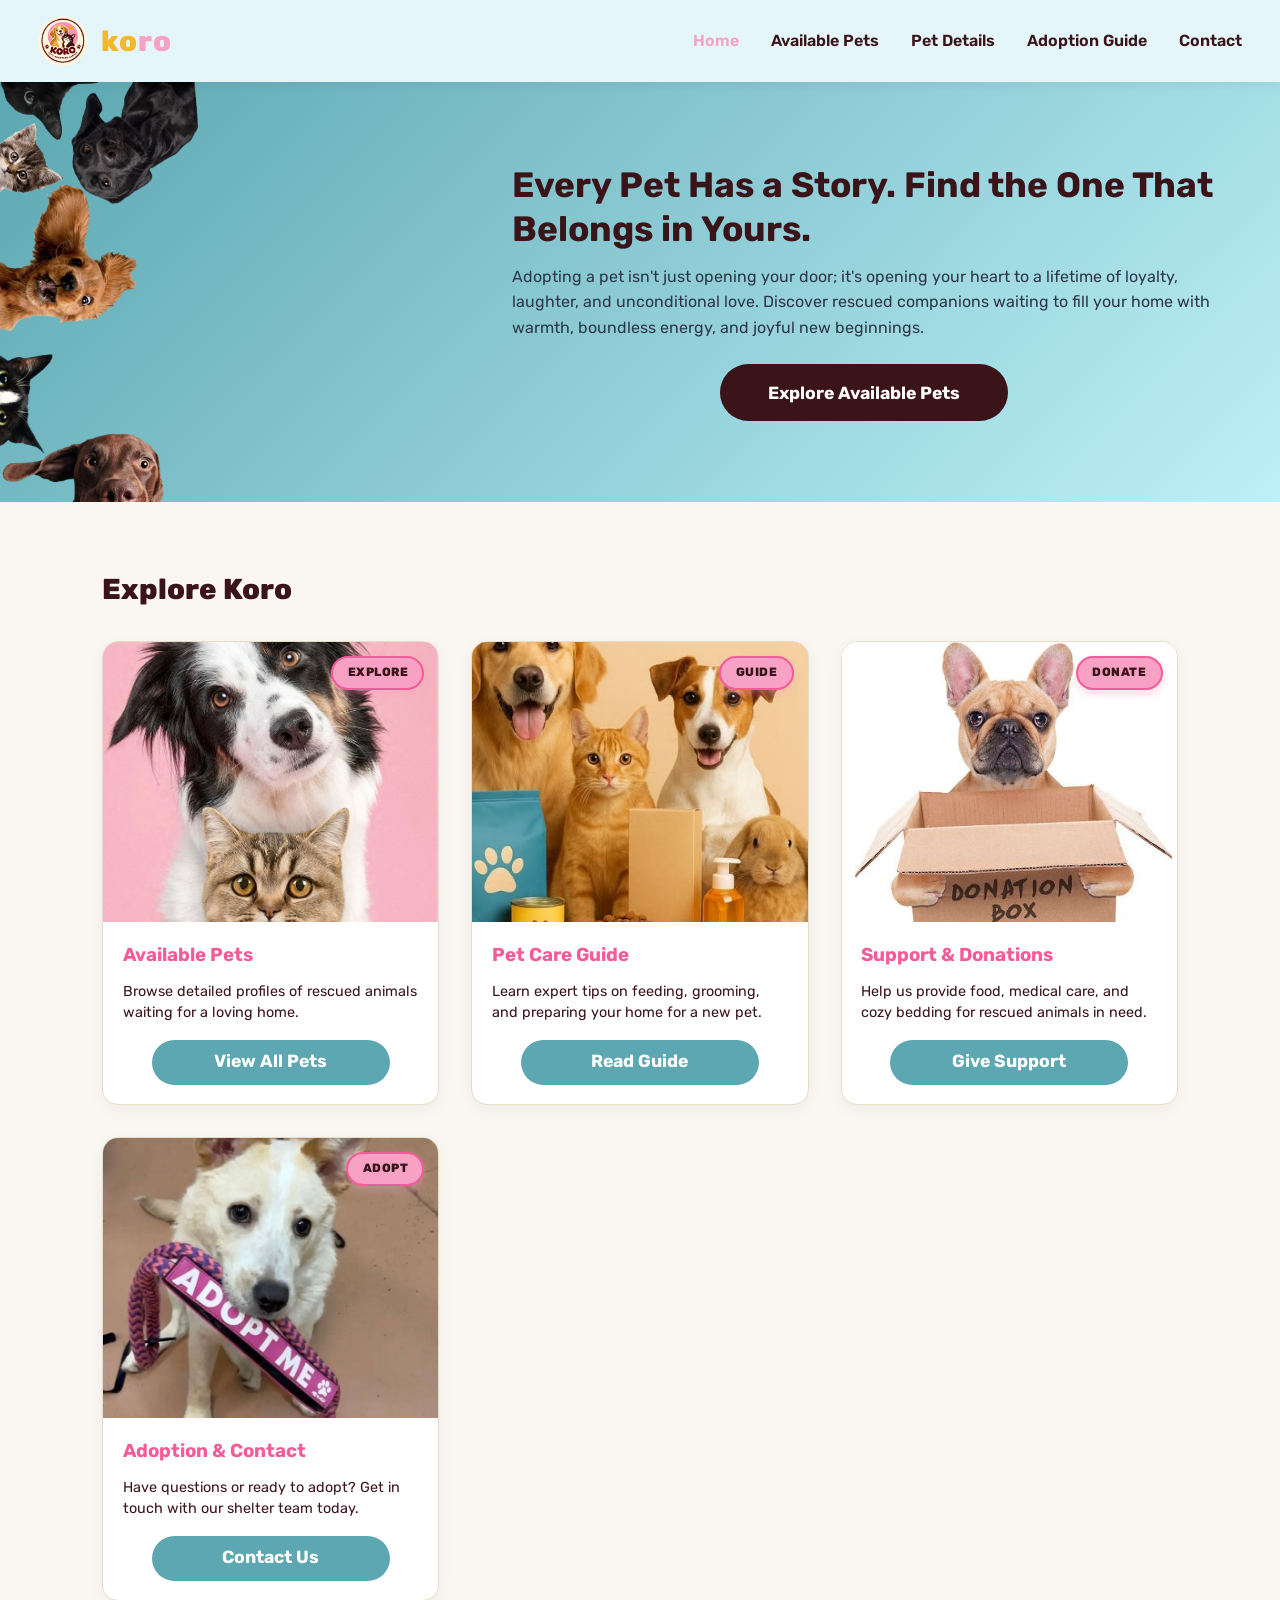
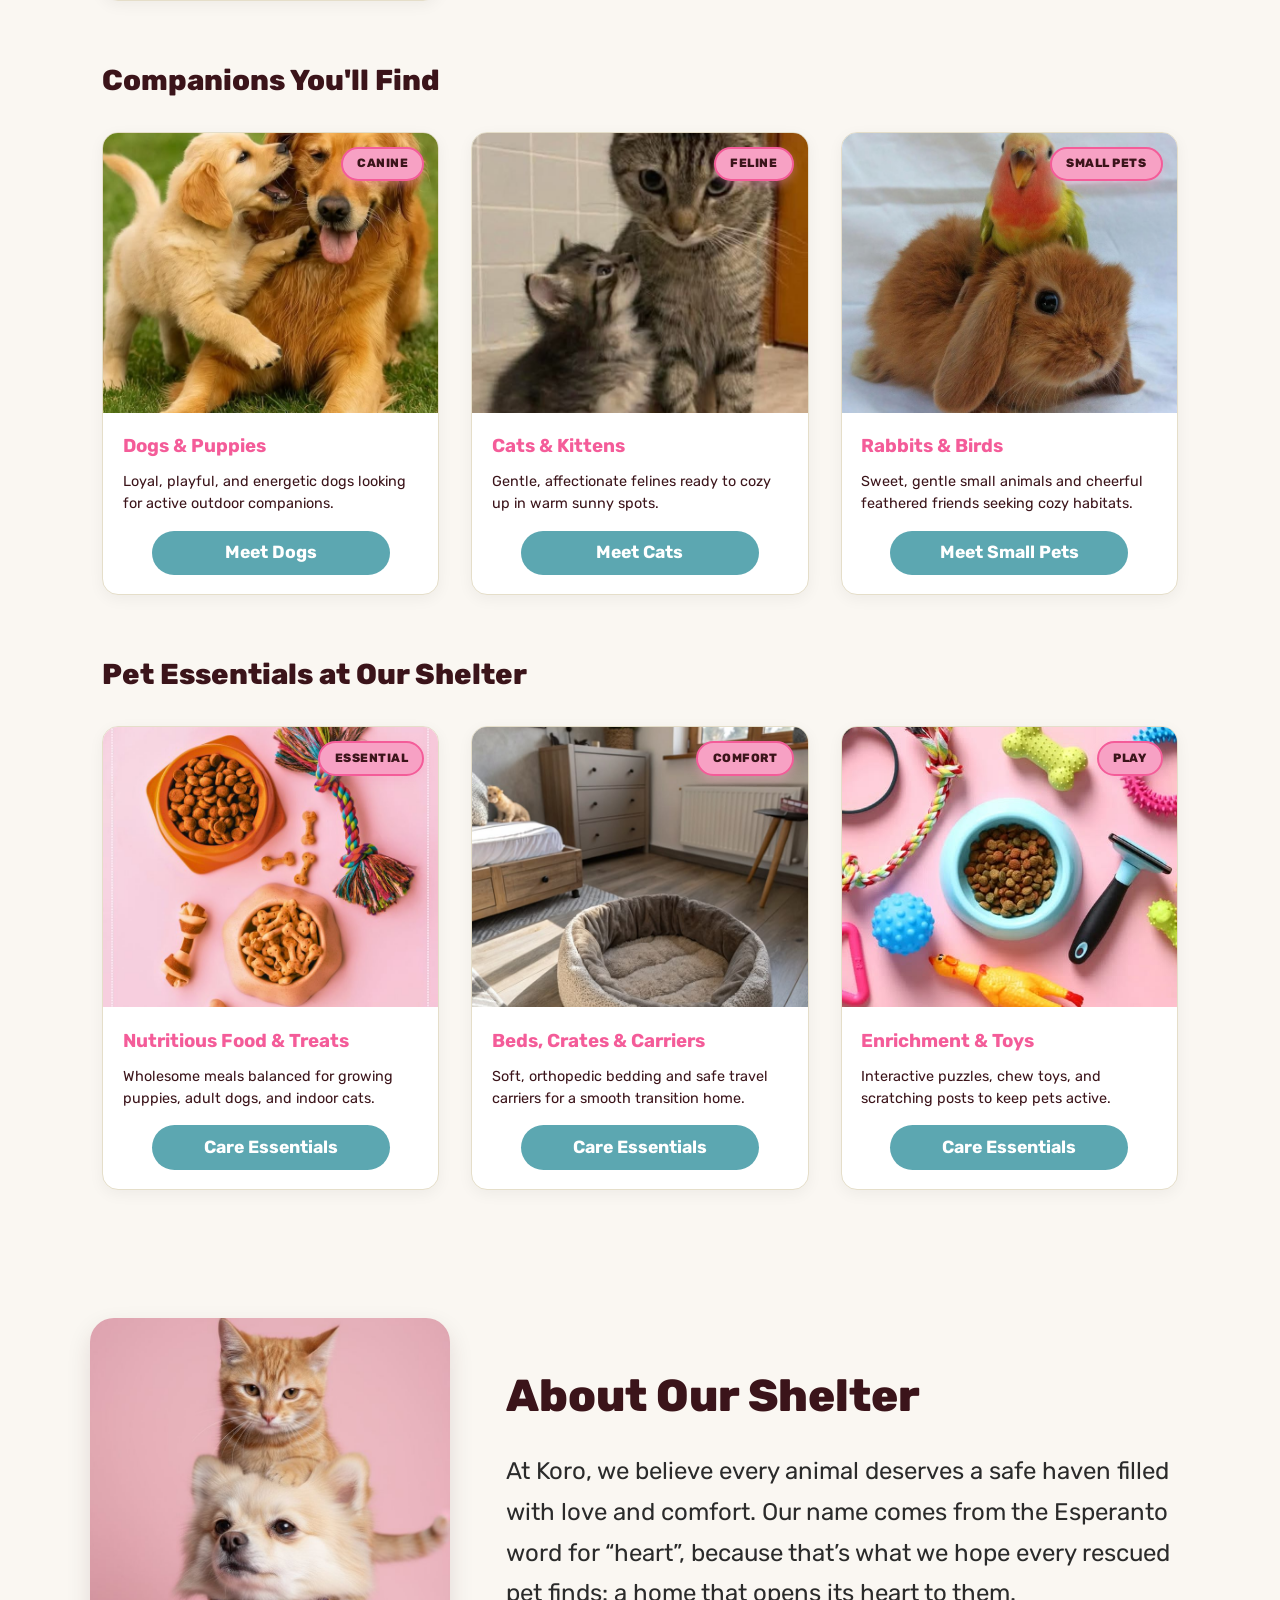
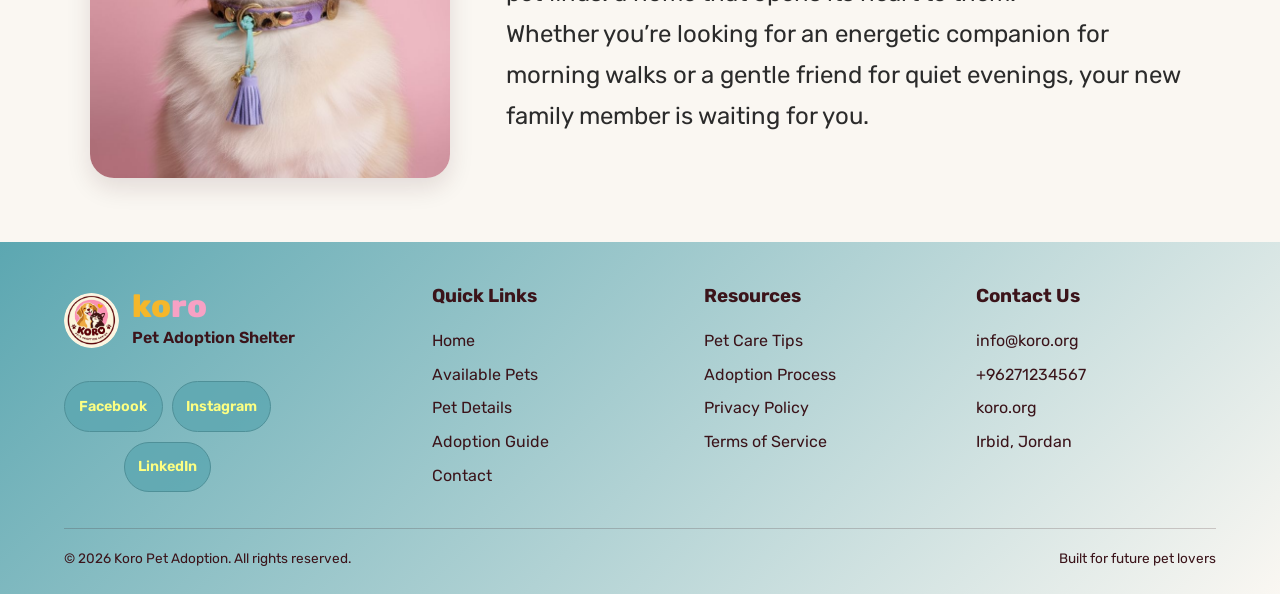
==== index.html @ 3da2a21f "Initial commit" ====
<!DOCTYPE html>
<html lang="en">
<head>
    <meta charset="UTF-8">
    <meta name="viewport" content="width=device-width, initial-scale=1.0">
    <title>koro</title>
    <link rel="icon" type="image/png" href="images/url.png">
    <link rel="preconnect" href="https://fonts.googleapis.com">
    <link rel="preconnect" href="https://fonts.gstatic.com" crossorigin>
    <link href="https://fonts.googleapis.com/css2?family=Rubik:ital,wght@0,300..900;1,300..900&display=swap" rel="stylesheet">
    <link rel="stylesheet" href="css/style2.css">
</head>
<body>

    <header>
        <div class="logo-container">
            <img src="images/koroLogo.jpeg" alt="koro Logo" class="logo-img">
            <h1>ko<span>ro</span></h1>
        </div>
        <nav>
            <a href="home.html" class="active">Home</a>
            <a href="pets.html">Available Pets</a>
            <a href="pet-details.html">Pet Details</a>
            <a href="care-guide.html">Adoption Guide</a>
            <a href="contact.html">Contact</a>
        </nav>
    </header>

    <main>
        <section class="headcard">
            <div class="heroImage">
                <img src="images/hero2.png" alt="Adopt a Pet" class="hero-img">
            </div>
            <div class="heroContent">
                <h2>Every Pet Has a Story. Find the One That Belongs in Yours.</h2>
                <p>Adopting a pet isn't just opening your door; it's opening your heart to a lifetime of loyalty, laughter, and unconditional love. Discover rescued companions waiting to fill your home with warmth, boundless energy, and joyful new beginnings.</p>

                    <a href="pets.html" class="action-btn">Explore Available Pets</a>

            </div>
      
        </section>

        <div class="category-section">

            <section class="category-block">
                <h2 class="section-title">Explore Koro</h2>
                <div class="category-grid">
                    
                    <div class="category-card">
                        <div class="image-wrapper">
                            <img src="images/adopt.jpeg" class="card-img" alt="Available Pets">
                            <span class="badge">EXPLORE</span>
                        </div>
                        <div class="card-body">
                            <h3>Available Pets</h3>
                            <p class="pet-desc">Browse detailed profiles of rescued animals waiting for a loving home.</p>
                            <a href="pets.html" class="action-btn card-btn">View All Pets</a>
                        </div>
                    </div>

                    <div class="category-card">
                        <div class="image-wrapper">
                            <img src="images/petcare.jpeg" class="card-img" alt="Pet Care Guide">
                            <span class="badge">GUIDE</span>
                        </div>
                        <div class="card-body">
                            <h3>Pet Care Guide</h3>
                            <p class="pet-desc">Learn expert tips on feeding, grooming, and preparing your home for a new pet.</p>
                            <a href="care-guide.html" class="action-btn card-btn">Read Guide</a>
                        </div>
                    </div>

                    <div class="category-card">
                        <div class="image-wrapper">
                            <img src="images/donate.jpeg" class="card-img" alt="Support & Donate">
                            <span class="badge">DONATE</span>
                        </div>
                        <div class="card-body">
                            <h3>Support & Donations</h3>
                            <p class="pet-desc">Help us provide food, medical care, and cozy bedding for rescued animals in need.</p>
                            <a href="contact.html" class="action-btn card-btn">Give Support</a>
                        </div>
                    </div>

                    <div class="category-card">
                        <div class="image-wrapper">
                            <img src="images/contact.jpeg" class="card-img" alt="Adoption & Support">
                            <span class="badge">ADOPT</span>
                        </div>
                        <div class="card-body">
                            <h3>Adoption & Contact</h3>
                            <p class="pet-desc">Have questions or ready to adopt? Get in touch with our shelter team today.</p>
                            <a href="contact.html" class="action-btn card-btn">Contact Us</a>
                        </div>
                    </div>

                </div>
            </section>

            <section class="category-block">
                <h2 class="section-title">Companions You'll Find</h2>
                <div class="category-grid">

                    <div class="category-card">
                        <div class="image-wrapper">
                            <img src="images/dog.jpeg" class="card-img" alt="Dogs and Puppies">
                            <span class="badge">CANINE</span>
                        </div>
                        <div class="card-body">
                            <h3>Dogs & Puppies</h3>
                            <p class="pet-desc">Loyal, playful, and energetic dogs looking for active outdoor companions.</p>
                            <a href="pets.html" class="action-btn card-btn">Meet Dogs</a>
                        </div>
                    </div>

                    <div class="category-card">
                        <div class="image-wrapper">
                            <img src="images/cat.jpeg" class="card-img" alt="Cats and Kittens">
                            <span class="badge">FELINE</span>
                        </div>
                        <div class="card-body">
                            <h3>Cats & Kittens</h3>
                            <p class="pet-desc">Gentle, affectionate felines ready to cozy up in warm sunny spots.</p>
                            <a href="pets.html" class="action-btn card-btn">Meet Cats</a>
                        </div>
                    </div>

                    <div class="category-card">
                        <div class="image-wrapper">
                            <img src="images/rabbit.jpeg" class="card-img" alt="Rabbits and Birds">
                            <span class="badge">SMALL PETS</span>
                        </div>
                        <div class="card-body">
                            <h3>Rabbits & Birds</h3>
                            <p class="pet-desc">Sweet, gentle small animals and cheerful feathered friends seeking cozy habitats.</p>
                            <a href="pets.html" class="action-btn card-btn">Meet Small Pets</a>
                        </div>
                    </div>

                </div>
            </section>

            <section class="category-block">
                <h2 class="section-title">Pet Essentials at Our Shelter</h2>
                <div class="category-grid">

                    <div class="category-card">
                        <div class="image-wrapper">
                            <img src="images/food.jpeg" class="card-img" alt="Nutritious Pet Food">
                            <span class="badge">ESSENTIAL</span>
                        </div>
                        <div class="card-body">
                            <h3>Nutritious Food & Treats</h3>
                            <p class="pet-desc">Wholesome meals balanced for growing puppies, adult dogs, and indoor cats.</p>
                            <a href="care-guide.html" class="action-btn card-btn">Care Essentials</a>
                        </div>
                    </div>

                    <div class="category-card">
                        <div class="image-wrapper">
                            <img src="images/bed.jpeg" class="card-img" alt="Comfortable Pet Beds">
                            <span class="badge">COMFORT</span>
                        </div>
                        <div class="card-body">
                            <h3>Beds, Crates & Carriers</h3>
                            <p class="pet-desc">Soft, orthopedic bedding and safe travel carriers for a smooth transition home.</p>
                            <a href="care-guide.html" class="action-btn card-btn">Care Essentials</a>
                        </div>
                    </div>

                    <div class="category-card">
                        <div class="image-wrapper">
                            <img src="images/petToys.jpeg" class="card-img" alt="Pet Toys and Enrichment">
                            <span class="badge">PLAY</span>
                        </div>
                        <div class="card-body">
                            <h3>Enrichment & Toys</h3>
                            <p class="pet-desc">Interactive puzzles, chew toys, and scratching posts to keep pets active.</p>
                            <a href="care-guide.html" class="action-btn card-btn">Care Essentials</a>
                        </div>
                    </div>

                </div>
            </section>

        </div>

        <section class="about">
            <div class="about-container">
                <div class="about-image-container">
                    <img src="images/about.jpeg" class="about-img" alt="Koro Shelter Story">
                </div>
                <div class="about-content">
                    <h2>About Our Shelter</h2>
                    <p>At Koro, we believe every animal deserves a safe haven filled with love and comfort. Our name comes from the Esperanto word for “heart”, because that’s what we hope every rescued pet finds: a home that opens its heart to them.</p>
                    <p>Whether you’re looking for an energetic companion for morning walks or a gentle friend for quiet evenings, your new family member is waiting for you.</p>
                </div>
            </div>
        </section>
    </main>

    <footer class="footer">
        <div class="footer-container">
            <div class="footer-brand">
                <img src="images/url.png" alt="koro Logo" class="footer-logo">
                <h2>ko<span>ro</span></h2>
                <p>Pet Adoption Shelter</p>
                <div class="social-links">
                    <a href="#">Facebook</a>
                    <a href="#">Instagram</a>
                    <a href="#">LinkedIn</a>
                </div>
            </div>
            <div class="footer-column">
                <h3>Quick Links</h3>
                <ul>
                    <li><a href="home.html">Home</a></li>
                    <li><a href="pets.html">Available Pets</a></li>
                    <li><a href="pet-details.html">Pet Details</a></li>
                    <li><a href="care-guide.html">Adoption Guide</a></li>
                    <li><a href="contact.html">Contact</a></li>
                </ul>
            </div>
            <div class="footer-column">
                <h3>Resources</h3>
                <ul>
                    <li><a href="care-guide.html">Pet Care Tips</a></li>
                    <li><a href="contact.html">Adoption Process</a></li>
                    <li><a href="#">Privacy Policy</a></li>
                    <li><a href="#">Terms of Service</a></li>
                </ul>
            </div>
            <div class="footer-column">
                <h3>Contact Us</h3>
                <ul>
                    <li><a href="mailto:#">info@koro.org</a></li>
                    <li><a href="tel:+96271234567">+96271234567</a></li>
                    <li><a href="home.html">koro.org</a></li>
                    <li>Irbid, Jordan</li>
                </ul>
            </div>
        </div>
        <div class="footer-bottom">
            <p>&copy; 2026 Koro Pet Adoption. All rights reserved.</p>
            <p>Built for future pet lovers</p>
        </div>
    </footer>

</body>
</html>
---- css/style2.css ----
* {
    margin: 0;
    padding: 0;
    box-sizing: border-box;
    font-family: 'Rubik',;
}

:root {
    --primary-teal: #5ca7b1;
    --teal-light: #bef0f8;
    --brown: #3b141a;
    --pink: #f7a1c4;
    --yellow: #f5b72b;
    --bg-cream: #faf7f2;
    --card-bg: #ffffff;
    --text-color: #2b2b2b;
    --border-color: #e5dec9;
}

body {
    font-family: 'Rubik';
    background-color: var(--bg-cream);
    color: var(--text-color);
    line-height: 1.6;
}

img {
    max-width: 100%;
    height: auto;
    display: block;
}

a {
    text-decoration: none;
    color: inherit;
}

header {
    position: sticky;
    top: 0;
    z-index: 1000;
    display: flex;
    justify-content: space-between;
    align-items: center;
    background-color: #e4f6f9;
    padding: 1rem 3%;
    box-shadow: 0 4px 10px rgba(0, 0, 0, 0.05);
}

.logo-container {
    display: flex;
    align-items: center;
    gap: 0.8rem;
}

.logo-img {
    height: 50px;
    width: auto;
    border-radius: 50%;
    object-fit: cover;
}

.logo-container h1 {
    font-size: 1.8rem;
    font-weight: 800;
    color: var(--yellow);
    letter-spacing: 1px;
}

.logo-container h1 span {
    color: var(--pink);
}

nav {
    display: flex;
    gap: 2rem;
    align-items: center;
}

nav a{
    font-weight: 600;
    color: var(--brown);
    transition: color 0.3s ease;
}

nav a:hover, nav a.active{
    color: var(--pink);
}

.headcard {
    display: flex;
    width: 100%;
    background: linear-gradient(135deg, var(--primary-teal) 0%, var(--teal-light) 100%);
    box-shadow: 0 4px 15px rgba(103,191,203,0.15);
    overflow: hidden;
}

.heroImage {
    position: relative;
    flex: 0 0 35%;
    min-height: 420px;
}

.heroImage .hero-img {
    position: absolute;
    inset: 0;
    width: 100%;
    height: 100%;
    object-fit: contain;
    object-position: left center;
}

.heroContent {  
    flex: 1;
    padding: 2.5rem 5%;
    display: flex;
    flex-direction: column;
    justify-content: center;
}

.heroContent h2 {
    font-size: 2.2rem;
    line-height: 1.25;
    margin-bottom: 0.8rem;
    color: var(--brown);
}

.heroContent p {
    font-size: 1rem;
    line-height: 1.6;
    margin-bottom: 1.5rem;
    color: #2d3748;  
}

.action-btn {
    display: inline-block;
    align-self: center;
    text-align: center;
    background-color: var(--brown);
    padding: 0.9rem 3rem;
    border-radius: 30px;
    font-weight: 700;
    font-size: 1.1rem ;
    color: #ffffff;
    transition: transform 0.2s ease, background-color 0.3s ease;
}

.action-btn:hover {
    background-color: var(--pink);
    color: var(--brown);
    transform: translateY(-2px);
}

.category-section {
   padding: 4rem 8%;
   background-color: var(--bg-cream);
}

.category-block {
    margin-bottom: 3.5rem;
}

.category-block:last-child {
    margin-bottom: 0;
}

.section-title {
    font-size: 1.8rem;
    font-weight: 800;
    color: var(--brown);
    margin-bottom: 1.8rem;

}

.category-grid {
    display: grid;
    grid-template-columns: repeat(auto-fit, minmax(250px, 1fr));
    gap: 2rem;
}

.category-card {
    background-color: var(--card-bg);
    border-radius: 16px;
    border: 1px solid var(--border-color);
    display: flex;
    flex-direction: column;
    box-shadow: 0 4px 15px rgba(0, 0, 0, 0.05);
    transition: transform 0.3s ease, box-shadow 0.3s ease;
    overflow: hidden;
}

.category-card:hover {
    transform: translateY(-5px);
    box-shadow: 0 10px 25px rgba(59, 20, 26, 0.08);
}

.image-wrapper {
    position: relative;
    height: 280px;
    overflow: hidden;
}

.card-img{
    width: 100%;
    height: 100%;
    object-fit: cover;
    transition: transform 0.4s;
}

.category-card:hover .card-img{
    transform: scale(1.05);
}

.image-wrapper .badge{
    position: absolute;
    top: 14px;
    right: 14px;
    background-color: var(--pink);
    color: var(--brown);
    font-size: 0.75rem;
    font-weight: 800;
    padding: 0.35rem 0.9rem;
    border: 2px solid #f45c99;
    border-radius: 20px;
    letter-spacing: 0.5px;
    box-shadow: 0 4px 10px rgba(247, 161, 196, 0.4);
    transition: transform 0.2s ease, background-color 0.2s ease;
}

.category-card:hover .image-wrapper .badge {
    transform: rotate(3deg) scale(1.08);
    background-color: var(--yellow);
}

.card-body {
    padding:1.2rem;
    display:flex;
    flex-direction: column;
}

.card-body h3{
    color: #f45c99;
    font-weight: 700;
    margin-bottom: 0.6rem;
}

.pet-desc{
    font-size: 0.9rem;
    color:var(--brown);
    line-height: 1.5;
    margin-bottom: 1rem;
    flex-grow: 1;
}

.card-btn{
    display: inline-flex;
    align-items:center;
    justify-content: center;
    background-color: var(--primary-teal);
    text-align: center;
    align-self:center;
    width: 80%;
    height: 2.8rem;
    font-weight: 700;
    line-height: 1;
    border-radius: 25px;

}

.about{
    background-color: var(--bg-cream);
    padding: 4rem 5%;
}

.about-container{
    max-width: 1100px;
    margin:0 auto;
    display: flex;
    align-items: center;
    gap: 3.5rem;
}

.about-image-container {
    flex: 0 0 360px;
    height: 460px;
    border-radius: 24px;
    overflow: hidden;
    box-shadow: 0 10px 25px rgba(59, 20, 26, 0.12);
}

.about-img {
    width: 100%;
    height: 100%;
    object-fit: cover;
}

.about-content{
    flex:1;
}

.about-content h2{
    font-size: 2.8rem;
    font-weight: 800;
    color: var(--brown);
    margin-bottom: 1.2rem;
}

.about-content p{
    font-size: 1.5rem;
    line-height: 1.7;
}

.footer {
    background: linear-gradient(135deg, var(--primary-teal) 0%, #faf7f2 100%);
    color: #3b141a;
    padding: 2.5rem 5% 1.5rem;
}

.footer-container {
    max-width: 1200px;
    margin: 0 auto;
    display: grid;
    grid-template-columns: 1.4fr repeat(3, 1fr);
    gap: 2rem;
}

.footer-brand {
    display: grid;
    grid-template-columns: auto 1fr;
    align-items: center;
    column-gap: 0.8rem;
    justify-items: start;
}

.footer-logo {
    grid-row: 1/ span 2 ;
    width: 55px;
    height: 55px;
    border-radius: 50%;
    object-fit: cover;
}

.footer-brand h2 {
    align-self: end;
    font-size: 2rem;
    font-weight: 800;
    color: var(--yellow);
    line-height: 1;
}

.footer-brand span {
    color: var(--pink);
}

.footer-brand p {
    align-self: start;
    margin: 0.2rem 0 0;
    font-weight: 600;
}

.social-links {
    grid-column: 1/ -1;
    margin-top: 1.2rem;
    display: grid;
    grid-template-columns: repeat(2,1fr);
    width:fit-content;
    gap: 0.6rem;
}

.social-links a {
    color: #fdff82;
    background-color: #5ca7b1d0;
    padding: 0.8rem;
    border: 1px solid #4f9098;
    border-radius: 30px;
    font-size: 0.9rem;
    font-weight: 600;
    text-align: center;
    transition: all 0.25s ease;
}

.social-links a:hover {
    background-color: #f7a1c4;
    border-color: #f45c99;
    color: var(--brown);
    transform: translateY(-2px);
}

.social-links a:nth-child(3){
    grid-column: 1/-1;
    justify-self: center;
}

.footer-column h3 {
    margin-bottom: 1rem;
    font-weight: 700;
}

.footer-column ul {
    list-style: none;
}

.footer-column li {
    margin-bottom: 0.5rem;
}

.footer-column a {
    display: inline-block;
    transition: color 0.25s ease, transform 0.25s ease;
}

.footer-column a:hover {
    color: #f45c99;
    transform: translateX(4px);
}

.footer-bottom {
    max-width: 1200px;
    margin: 2rem auto 0;
    padding-top: 1.2rem;
    border-top: 1px solid rgba(59, 20, 26, 0.2);
    display: flex;
    justify-content: space-between;
    align-items: center;
    flex-wrap: wrap;
    gap: 0.5rem;
    font-size: 0.85rem;
}


/* ----------------------------------------------------------------------- */



@media (max-width: 900px) {
    header {
        flex-direction: row;
        justify-content: space-between;
        gap: 0.8rem;
        padding: 0.8rem 3%;
        align-items: center;
    }

    nav {
        gap: 0.7rem;
        flex-wrap: nowrap;
        justify-content: flex-end;
    }

    nav a {
        font-size: 0.8rem;
        white-space: nowrap;
    }

    .logo-img {
        height: 38px;
    }

    .logo-container{
        gap: 0.5rem;
    }

    .logo-container h1 {
        font-size: 1.3rem;
    }

    .headcard {
        align-items: stretch;
        min-height: 380px;
    }

    .heroImage {
        flex: 0 0 auto;
        position: static;
        min-height: 0;
    }

    .heroImage .hero-img {
        position: static;
        inset: auto;
        width: auto;
        height: 380px;
        max-width: none;
        object-fit: contain;
    }

    .heroContent {
        padding: 2.5rem 3% 2.5rem 0.5rem;
    }

    .heroContent h2 {
        font-size: 1.25rem;
        margin-bottom: 0.4rem;
    }

    .heroContent p {
        font-size: 0.8rem;
        margin-bottom: 0.9rem;
    }

    .action-btn {
        padding: 0.45rem 1.1rem;
    }

    .category-section{
        padding: 2rem 5%;
    }

    .section-title{
        font-size: 1.5rem;
        margin-bottom: 1.5rem;
        text-align: center;
    }
    .category-grid{
        grid-template-columns: repeat(2,1fr);
        gap:1.5rem;
    }

    .card-body{
        padding: 1.2rem;
    }
    
    .image-wrapper{
        height: 220px;
    }
  
    .about{
        padding: 3.5rem;
    }
 
    .about-container{
        flex-direction: column;
        text-align: center;
        gap: 2rem;
    }

    .about-image-container{
        flex:none;
        width:100%;
        max-width: 400px;
        height: 400px;
        margin: 4rem;
    }

    .about-content{
        text-align: center;
    }

    .about-content h2{
        font-size: 2rem;

    }

    .footer {
    padding: 2rem 5% 1.2rem;
    }

    .footer-container {
        grid-template-columns: repeat(3, 1fr);
        gap: 1.8rem 1.5rem;
    }

    .footer-brand {
        grid-column: 1 / -1;
    }

    .footer-bottom {
        margin-top: 1.5rem;
    }

}

@media (max-width: 650px) {
    header {
        flex-direction: column;
        justify-content: center;
        align-items: center;
        padding: 0.6rem 4%;
        gap: 0.4rem;
    }

    .logo-img {
        height: 34px;
    }

    .logo-container h1 {
        font-size: 1.2rem;
    }

    nav {
        flex-wrap: wrap;
        justify-content: center;
        gap: 0.3rem 0.8rem;
    }

    nav a {
        font-size: 0.8rem;
        white-space: nowrap;
    }


    .headcard {
        --hero-h: 280px;
        flex-direction: row;
        min-height: var(--hero-h);
    }

    .heroImage .hero-img {
        height: var(--hero-h);
        width: auto;
    }

    .heroContent {
        padding: 1rem 4% 1rem 0.6rem;
    }

    .heroContent h2 {
        font-size: 1rem;
        line-height: 1.25;
        margin-bottom: 0.4rem;
    }

    .heroContent p {
        font-size: 0.72rem;
        line-height: 1.5;
        margin-bottom: 0.8rem;
    }

    .action-btn {
        padding: 0.4rem 0.9rem;
    }

    
    .category-section {
        padding: 2.5rem 5%;
    }

    .category-block {
        margin-bottom: 2.5rem;
    }

    .section-title {
        font-size: 1.4rem;
        margin-bottom: 1.2rem;
    }

    .category-grid {
        grid-template-columns: 1fr;
        gap: 1.2rem;
    }

    .about {
        padding: 2.5rem 4%;
    }

    .about-image-container {
        max-width: 100%;
        height: 360px;
        border-radius: 18px;
    }

    .about-content h2 {
        font-size: 1.65rem;
        margin-bottom: 0.8rem;
    }

    .about-content p {
        font-size: 0.95rem;
        line-height: 1.6;
    }


    .footer {
        padding: 2rem 5% 1.2rem;
    }

    .footer-container {
        grid-template-columns: repeat(2, max-content); 
        justify-content: center;                        
        column-gap: 2.5rem;
        row-gap: 1.5rem;
    }

    .footer-brand {
        grid-column: 1 / -1;
        grid-template-columns: auto auto;
        justify-content: center;
    }

    .social-links {
        justify-self: center;
    }

    .footer-column:last-child {
        grid-column: 1 / -1;
    }

    .footer-column h3 {
        font-size: 1.3rem;
        margin-bottom: 0.6rem;
        white-space: nowrap;
    }

    .footer-column li {
        font-size: 1rem;
        margin-bottom: 0.4rem;
        white-space: nowrap;
    }

    .footer-bottom {
        flex-direction: column;
        text-align: center;
        gap: 0.3rem;
        font-size: 0.78rem;
    }

}
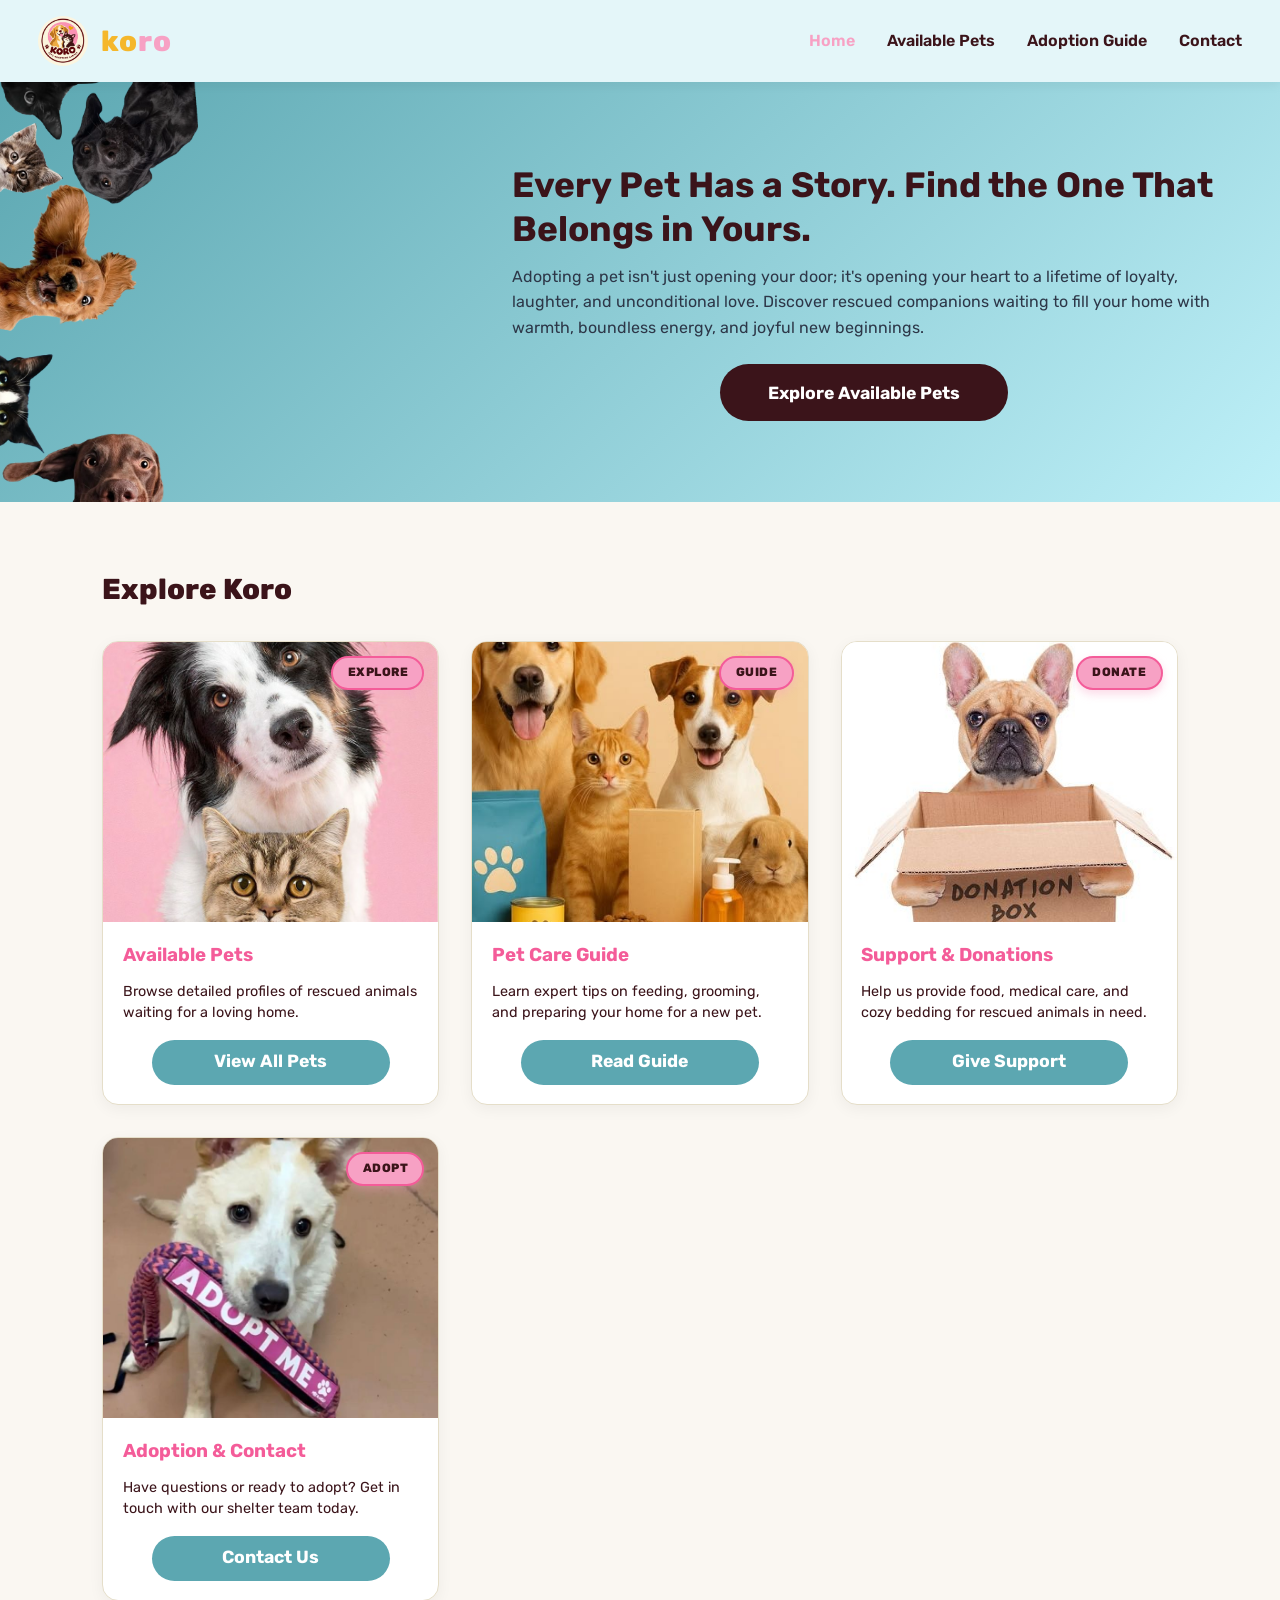
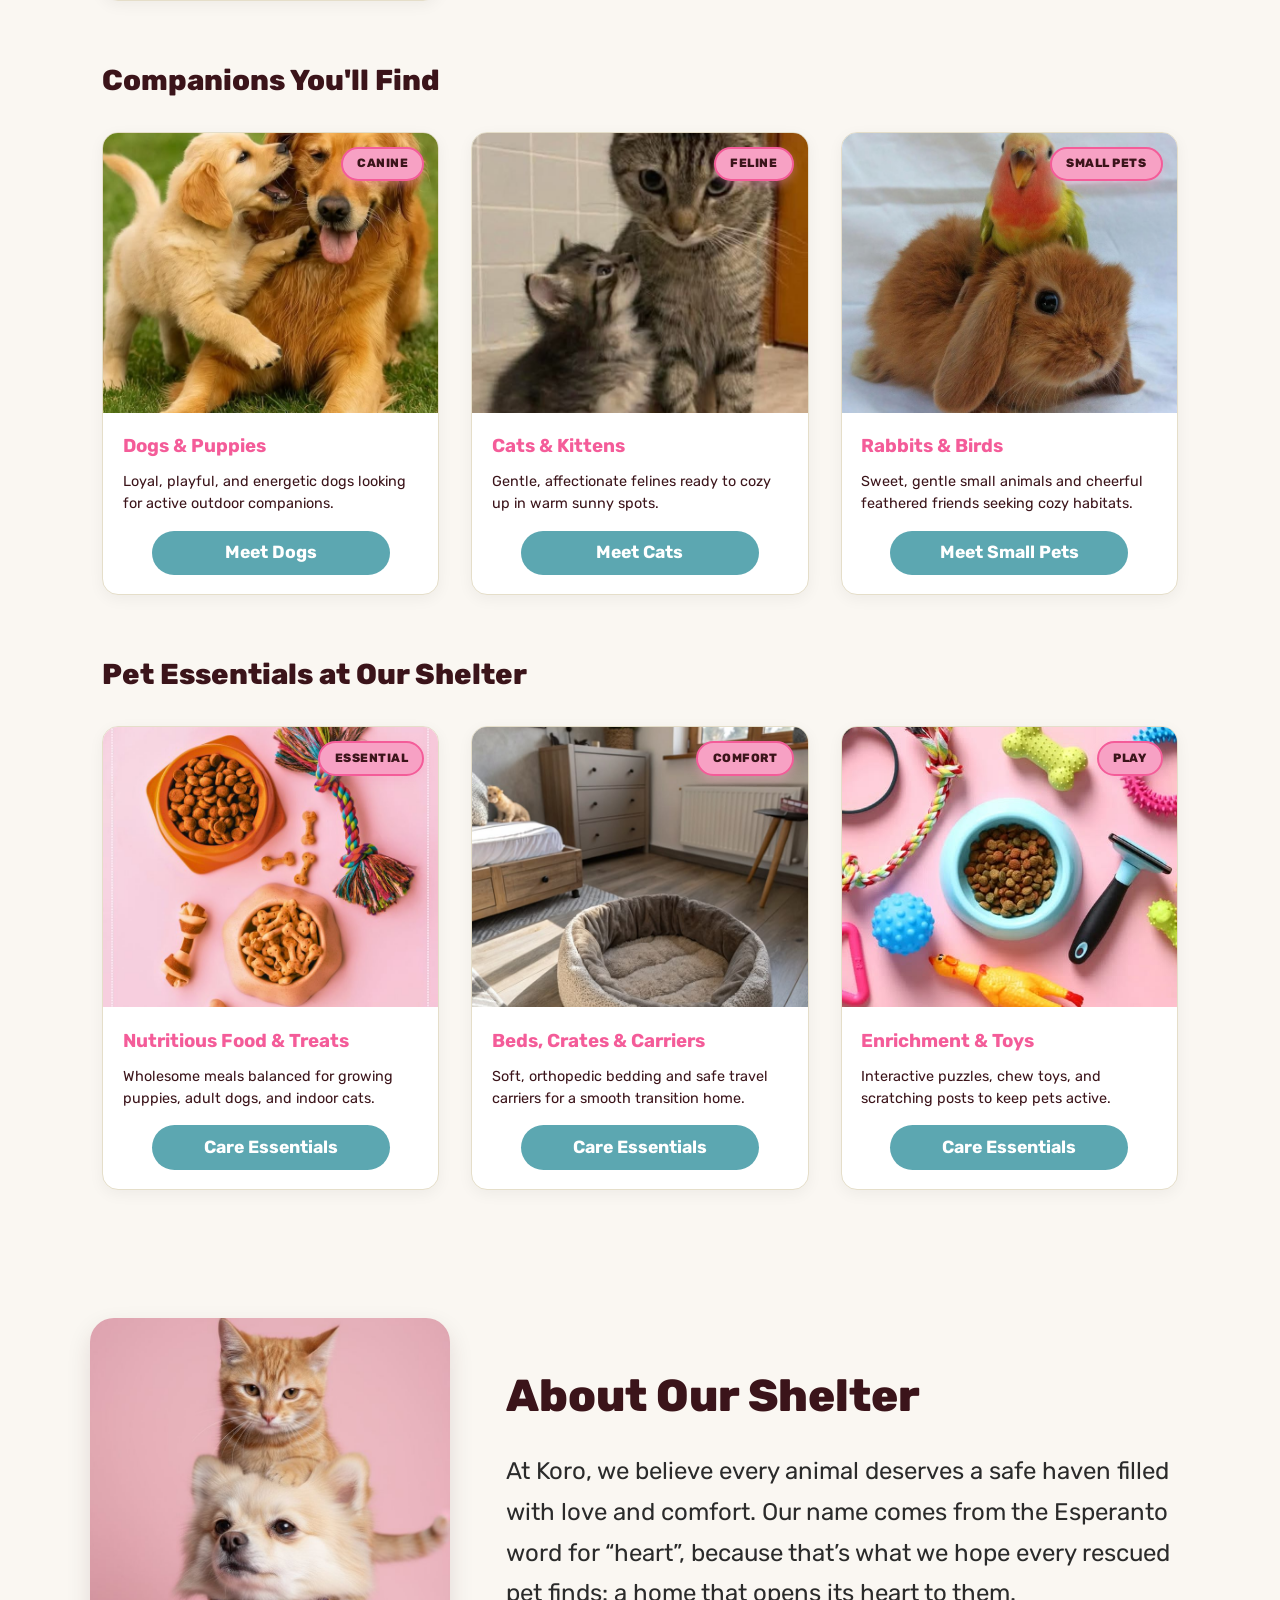
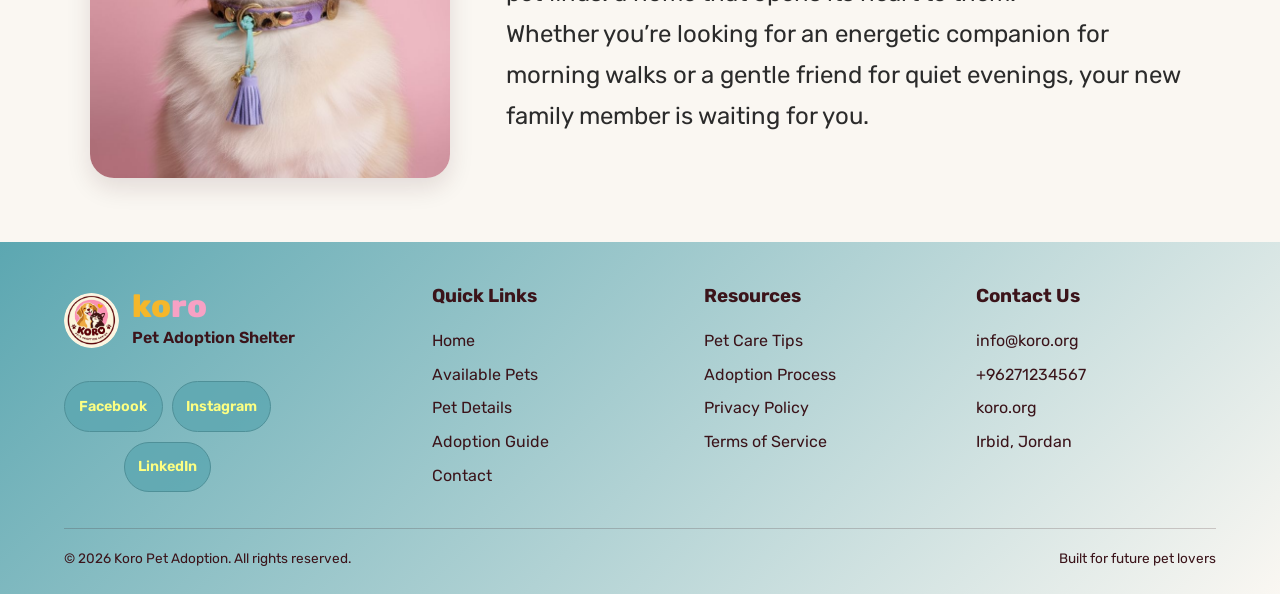
==== commit 3ae0415b: "Remove 'Pet Details' link from navigation Removed link to 'Pet Details' from navigation." ====
--- a/index.html
+++ b/index.html
@@ -18,9 +18,8 @@
             <h1>ko<span>ro</span></h1>
         </div>
         <nav>
-            <a href="home.html" class="active">Home</a>
+            <a href="index.html" class="active">Home</a>
             <a href="pets.html">Available Pets</a>
-            <a href="pet-details.html">Pet Details</a>
             <a href="care-guide.html">Adoption Guide</a>
             <a href="contact.html">Contact</a>
         </nav>
@@ -248,4 +247,4 @@
     </footer>
 
 </body>
-</html>+</html>
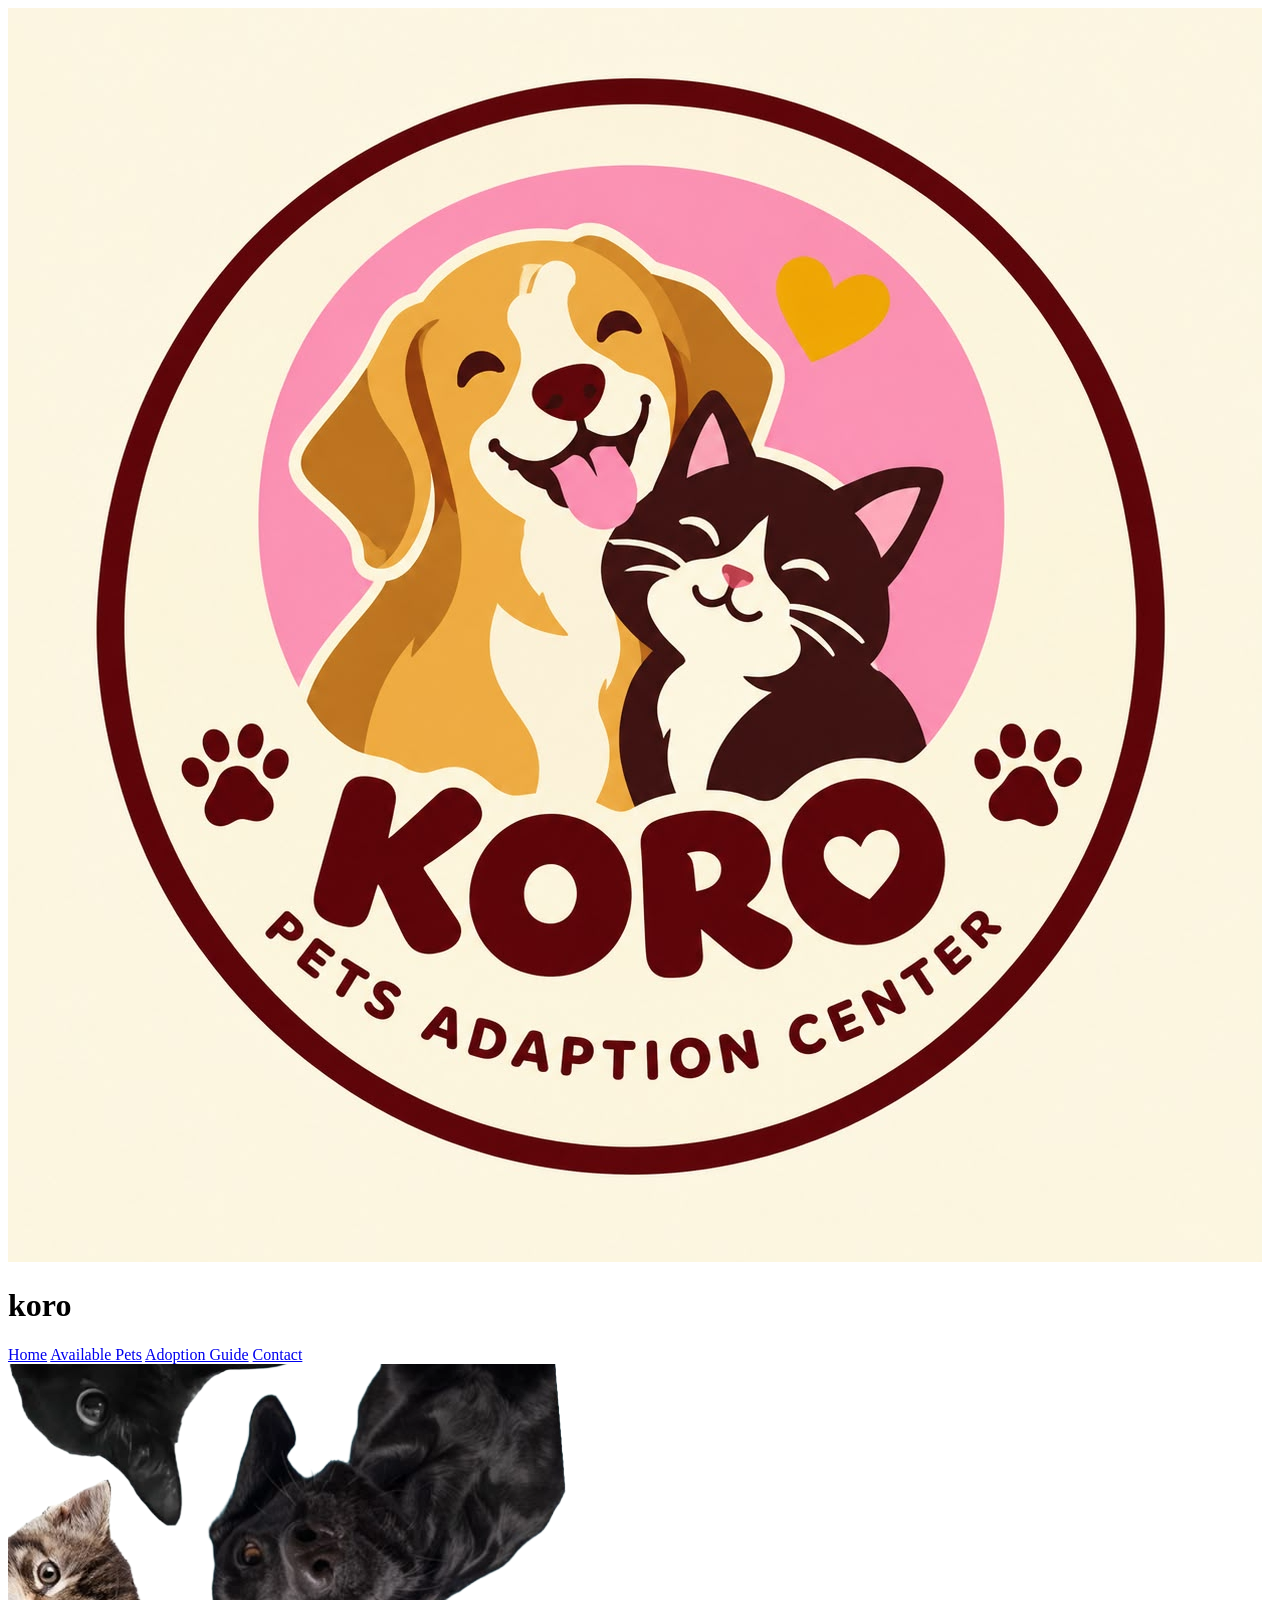
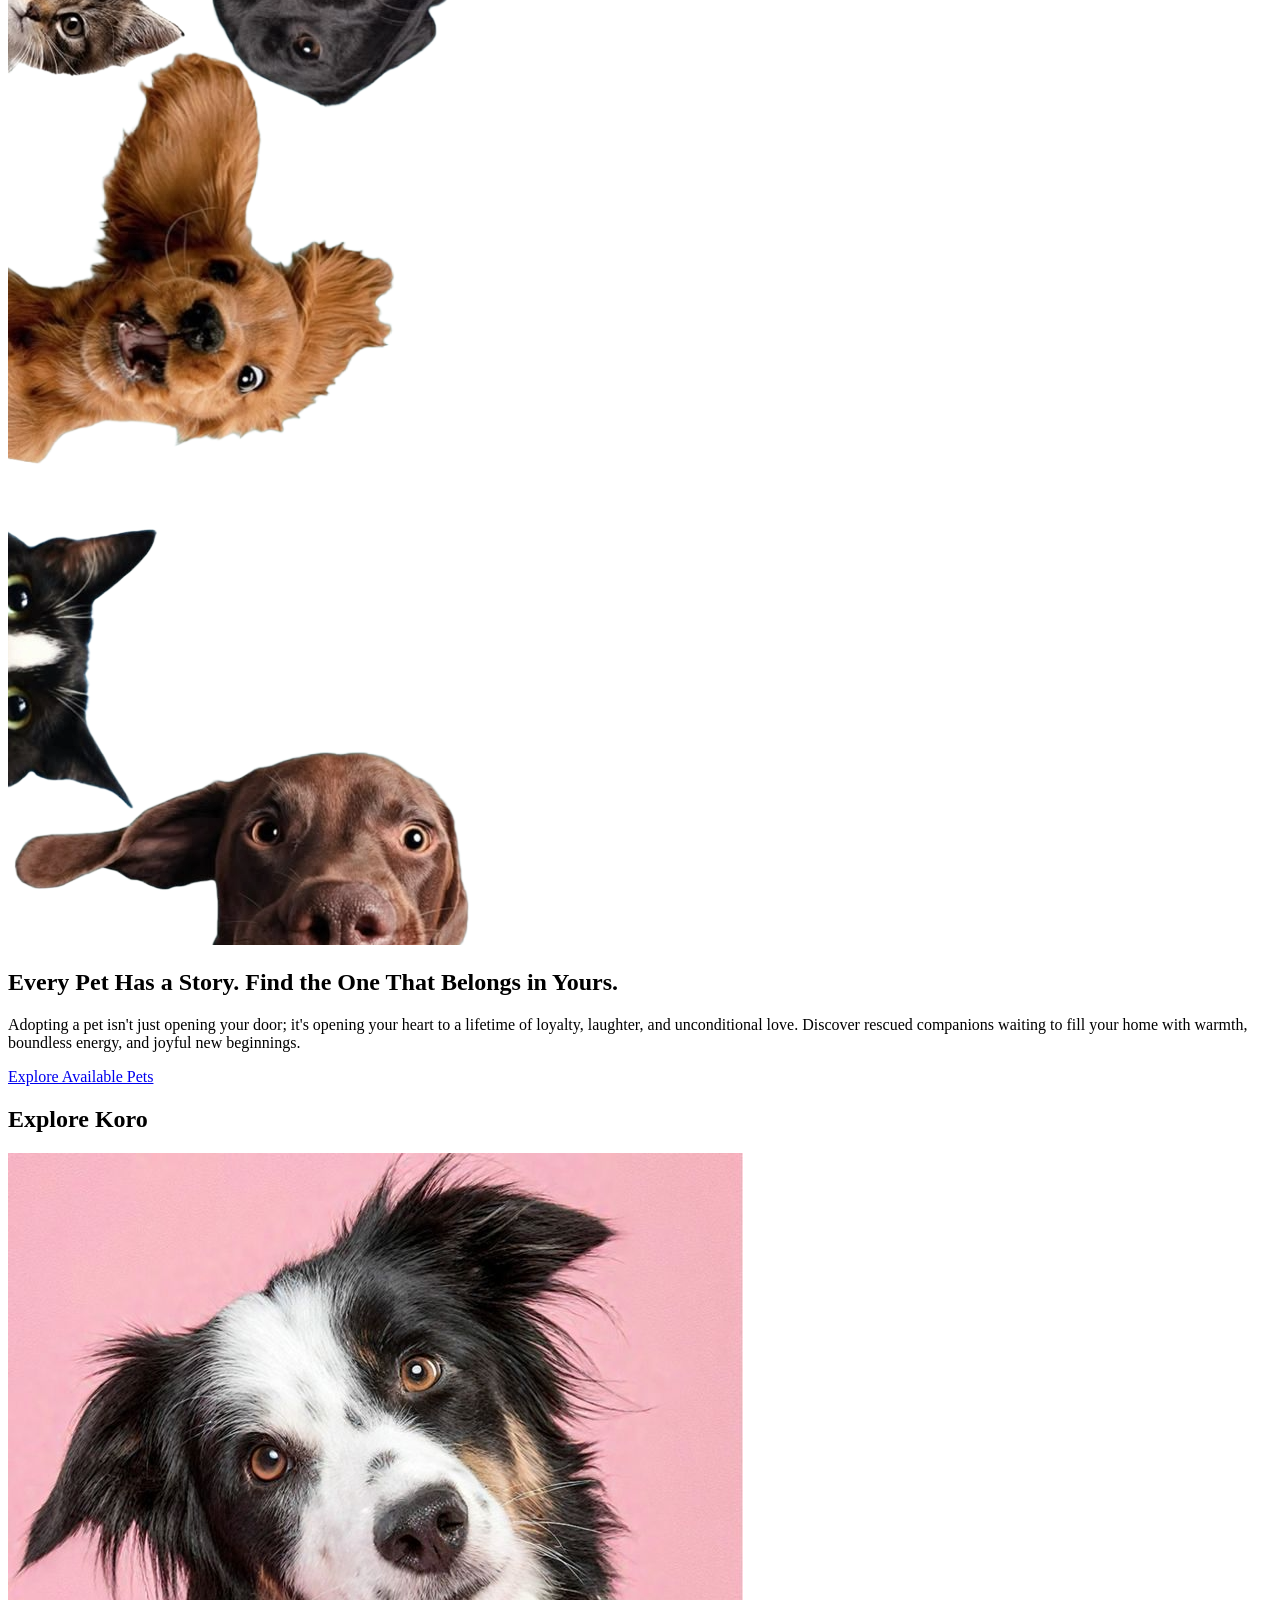
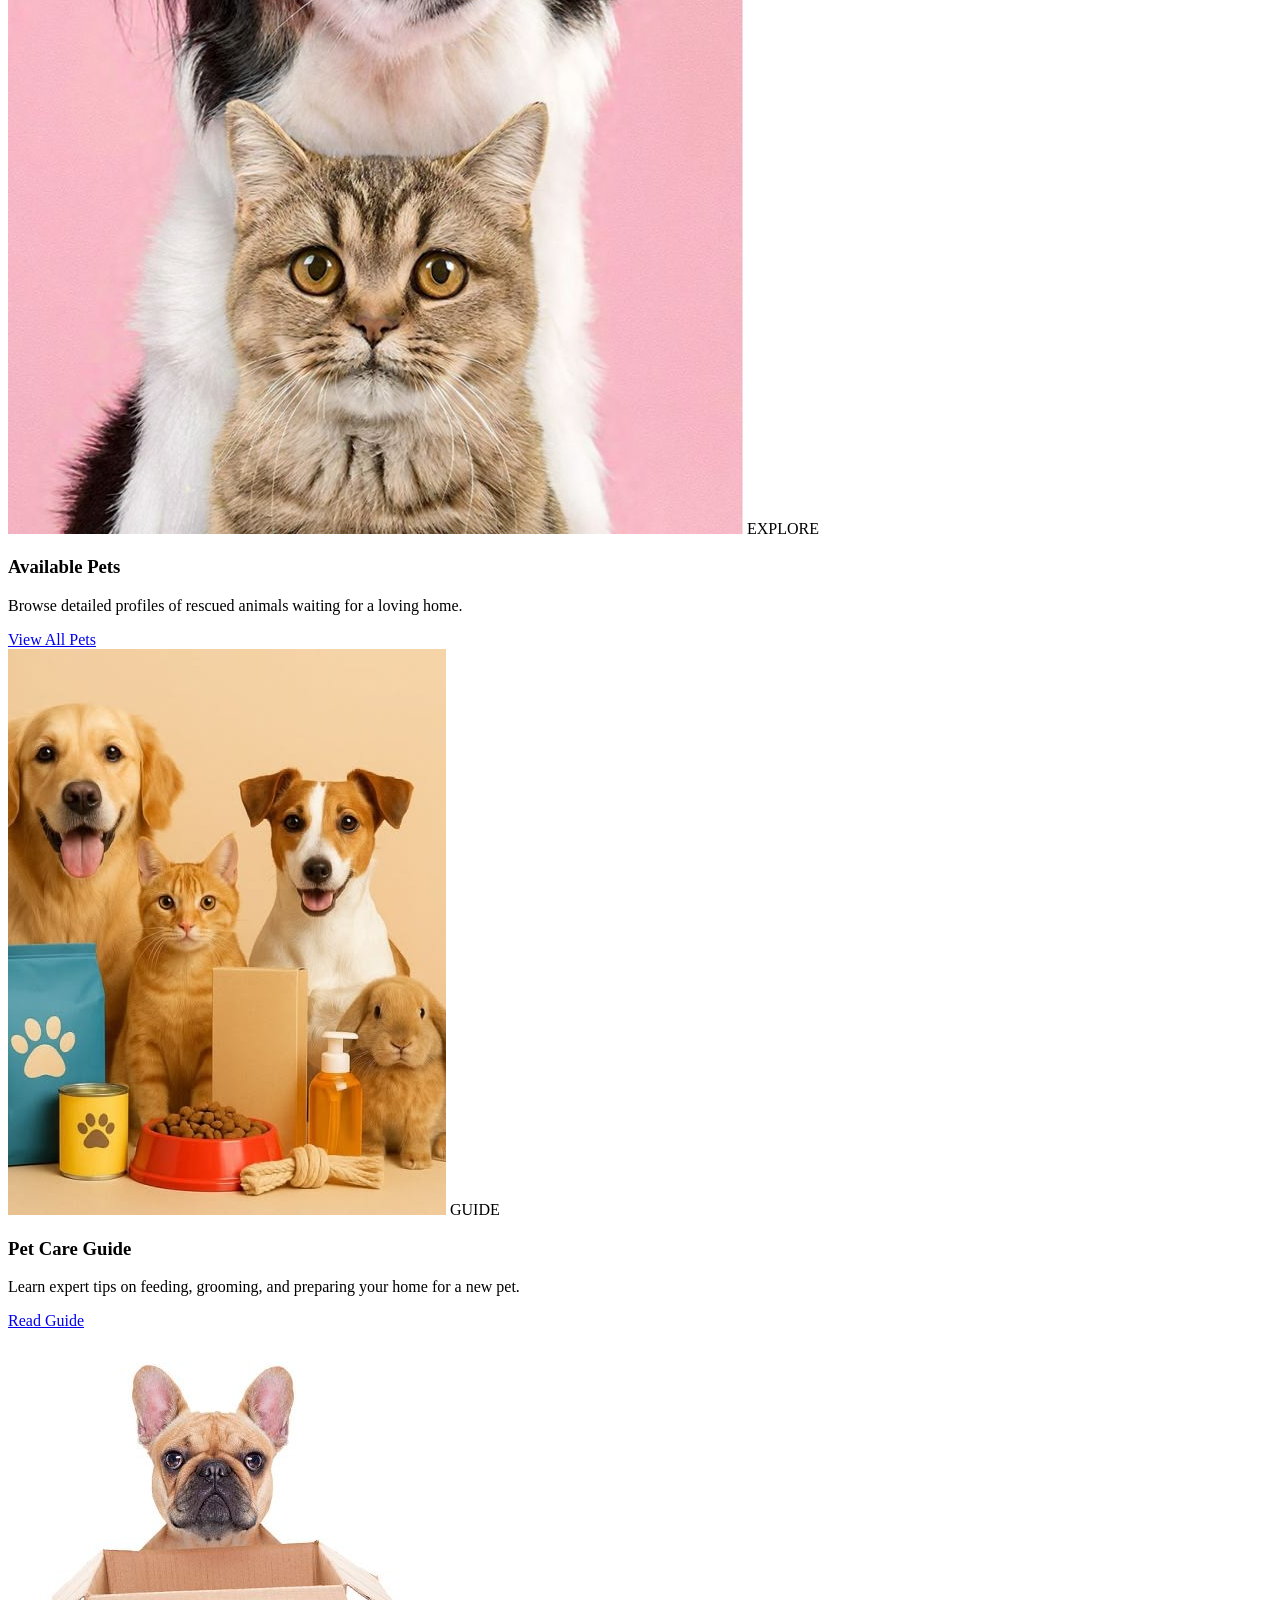
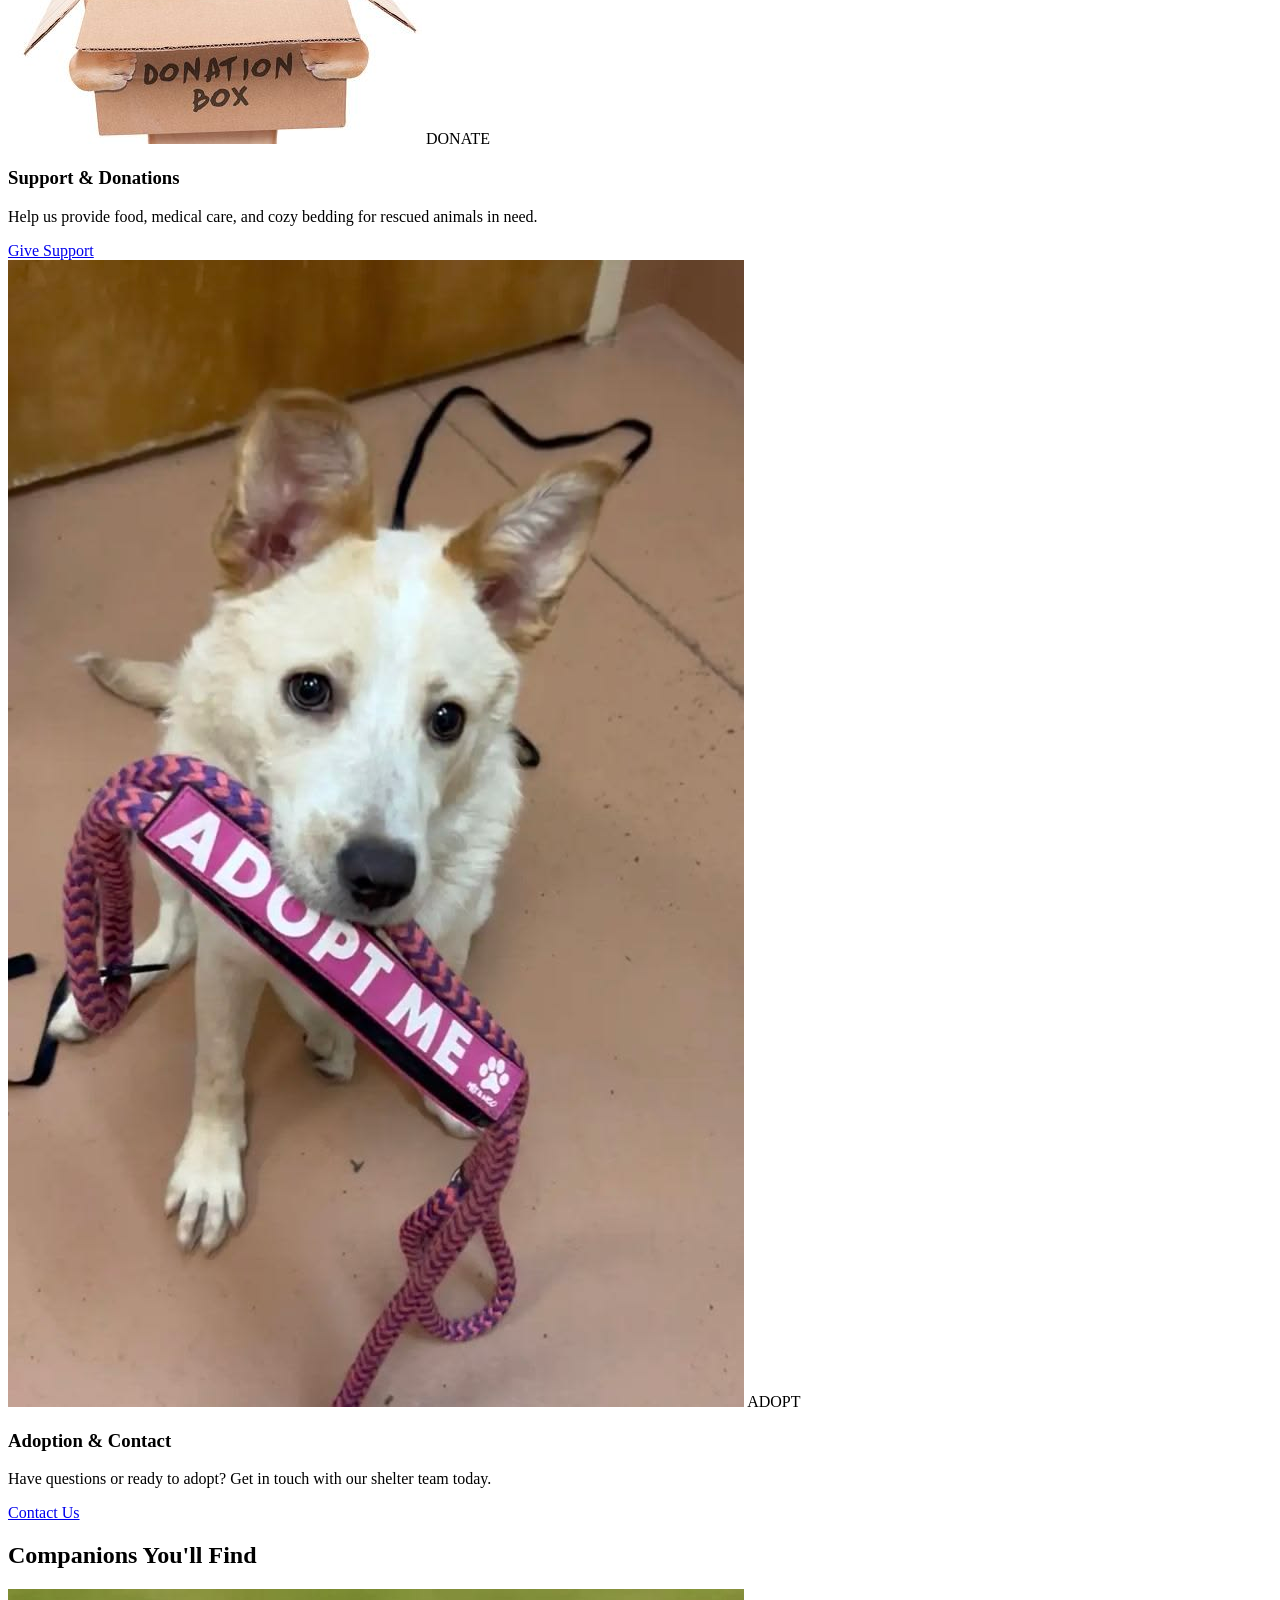
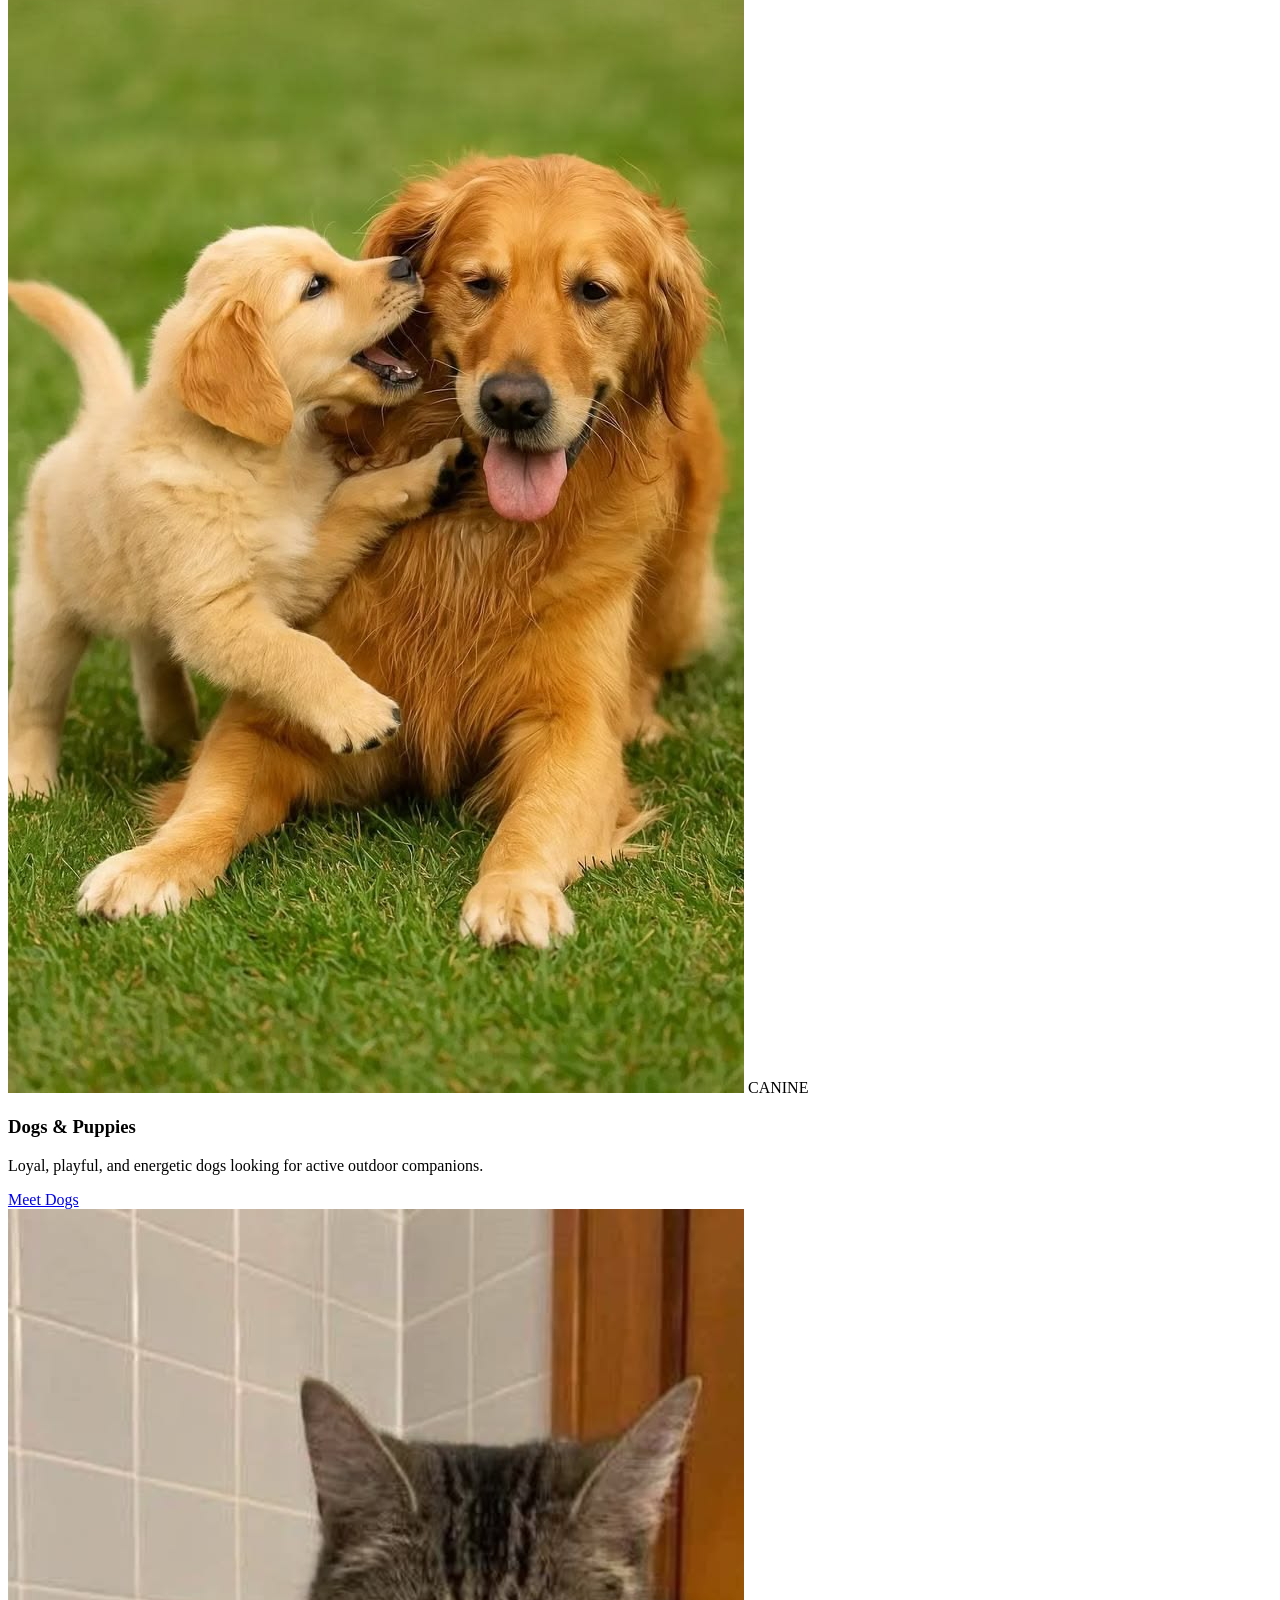
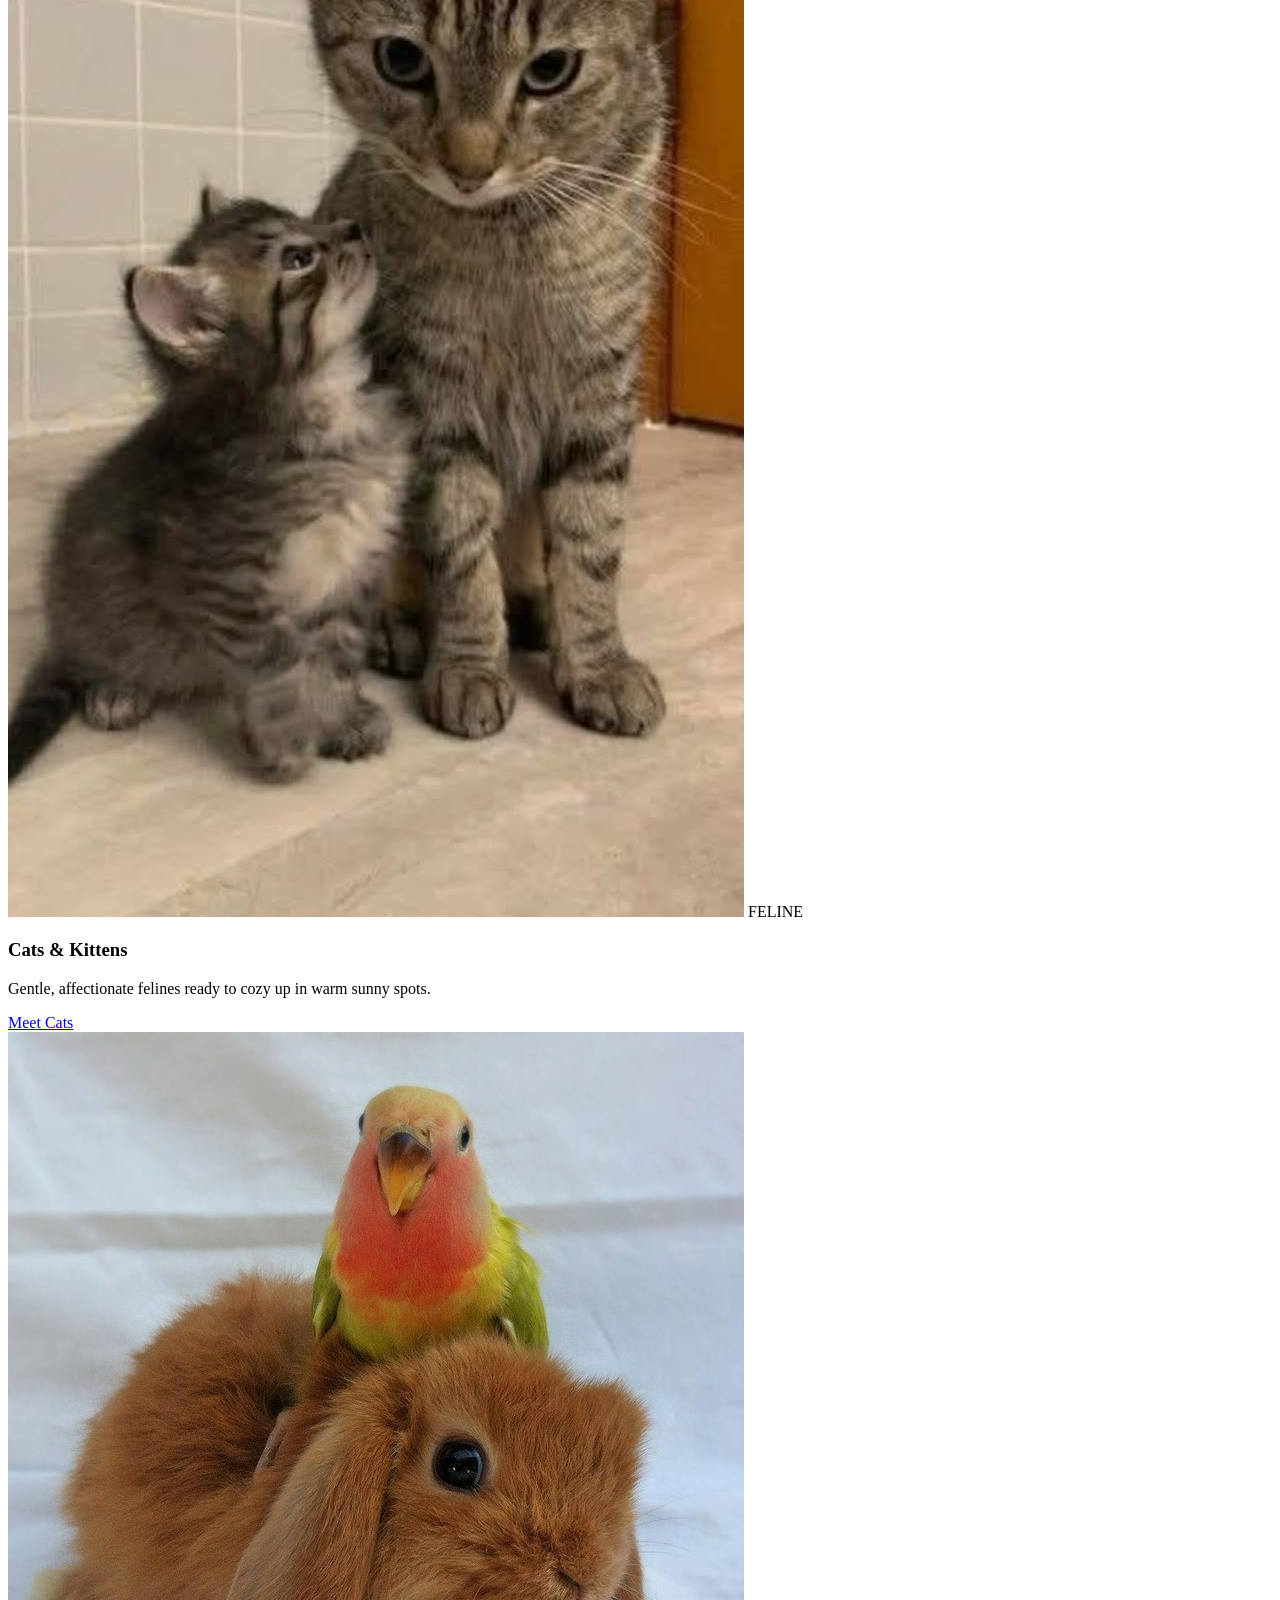
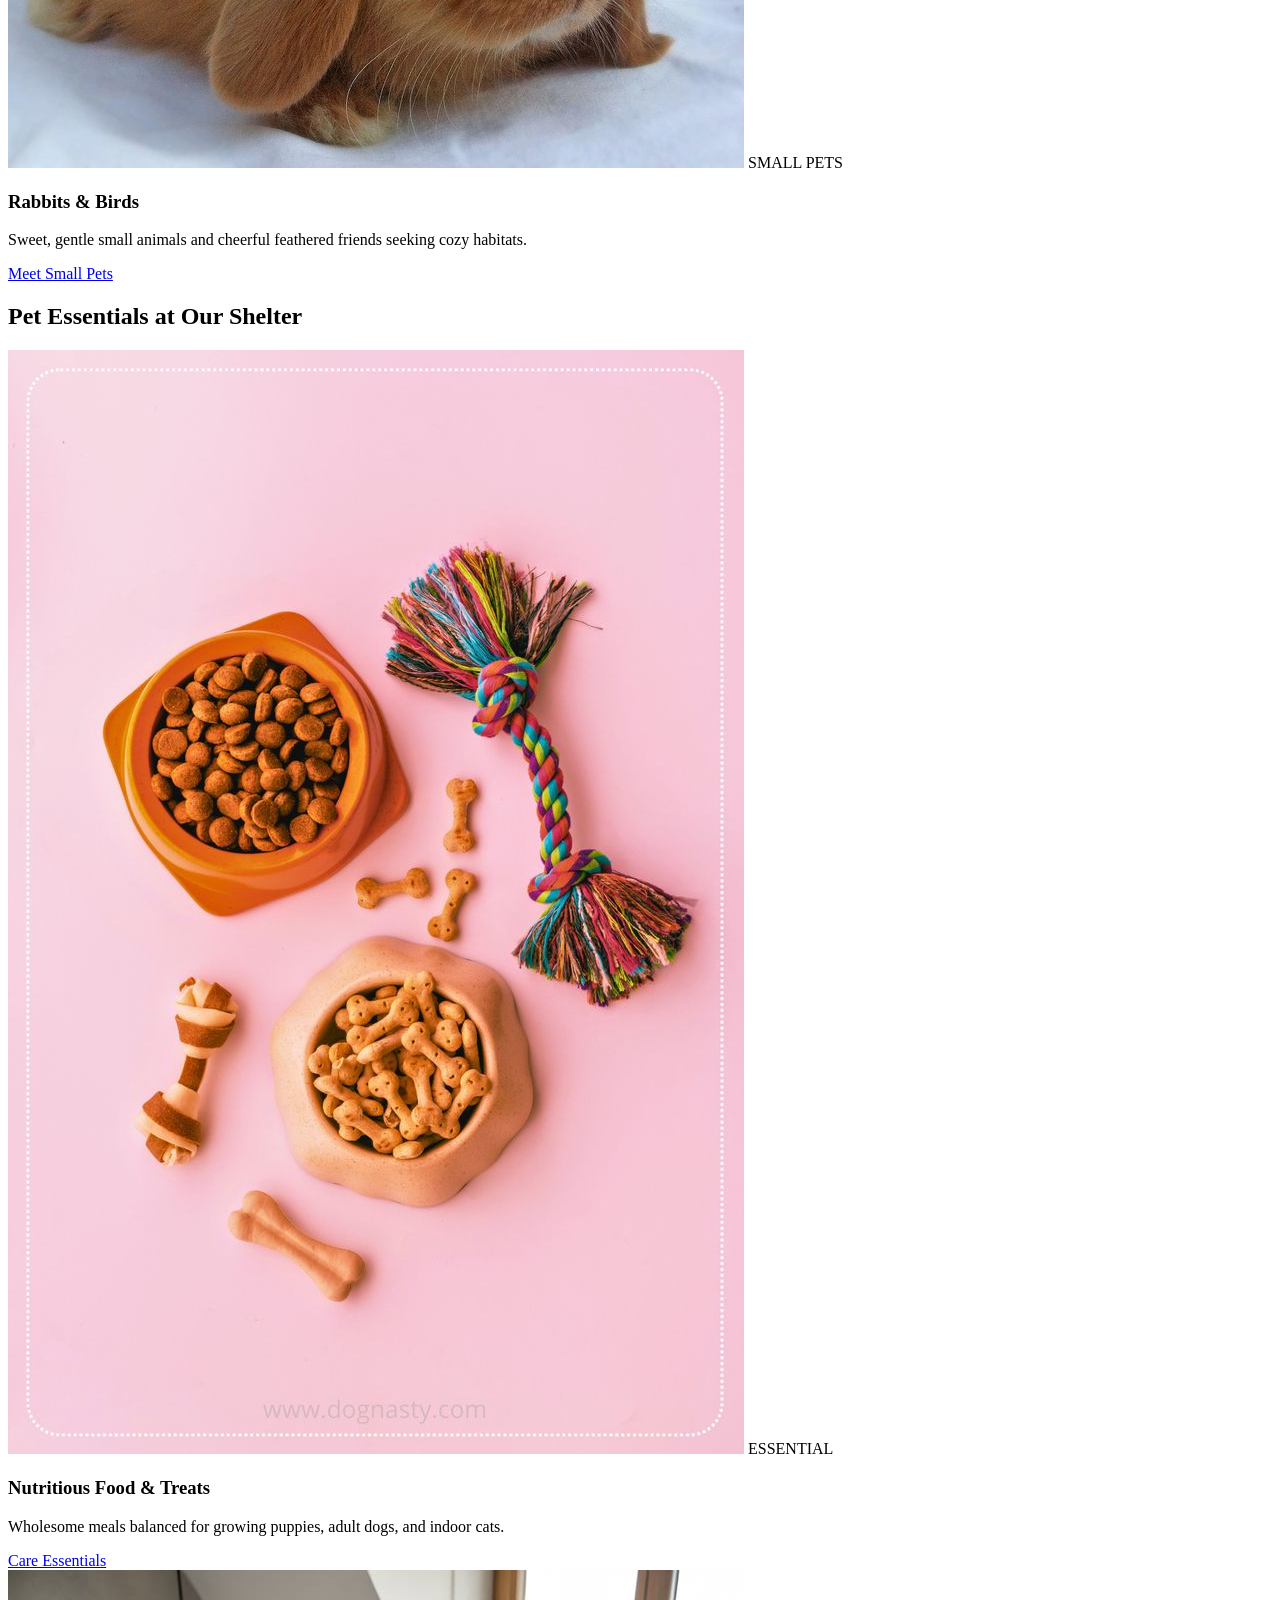
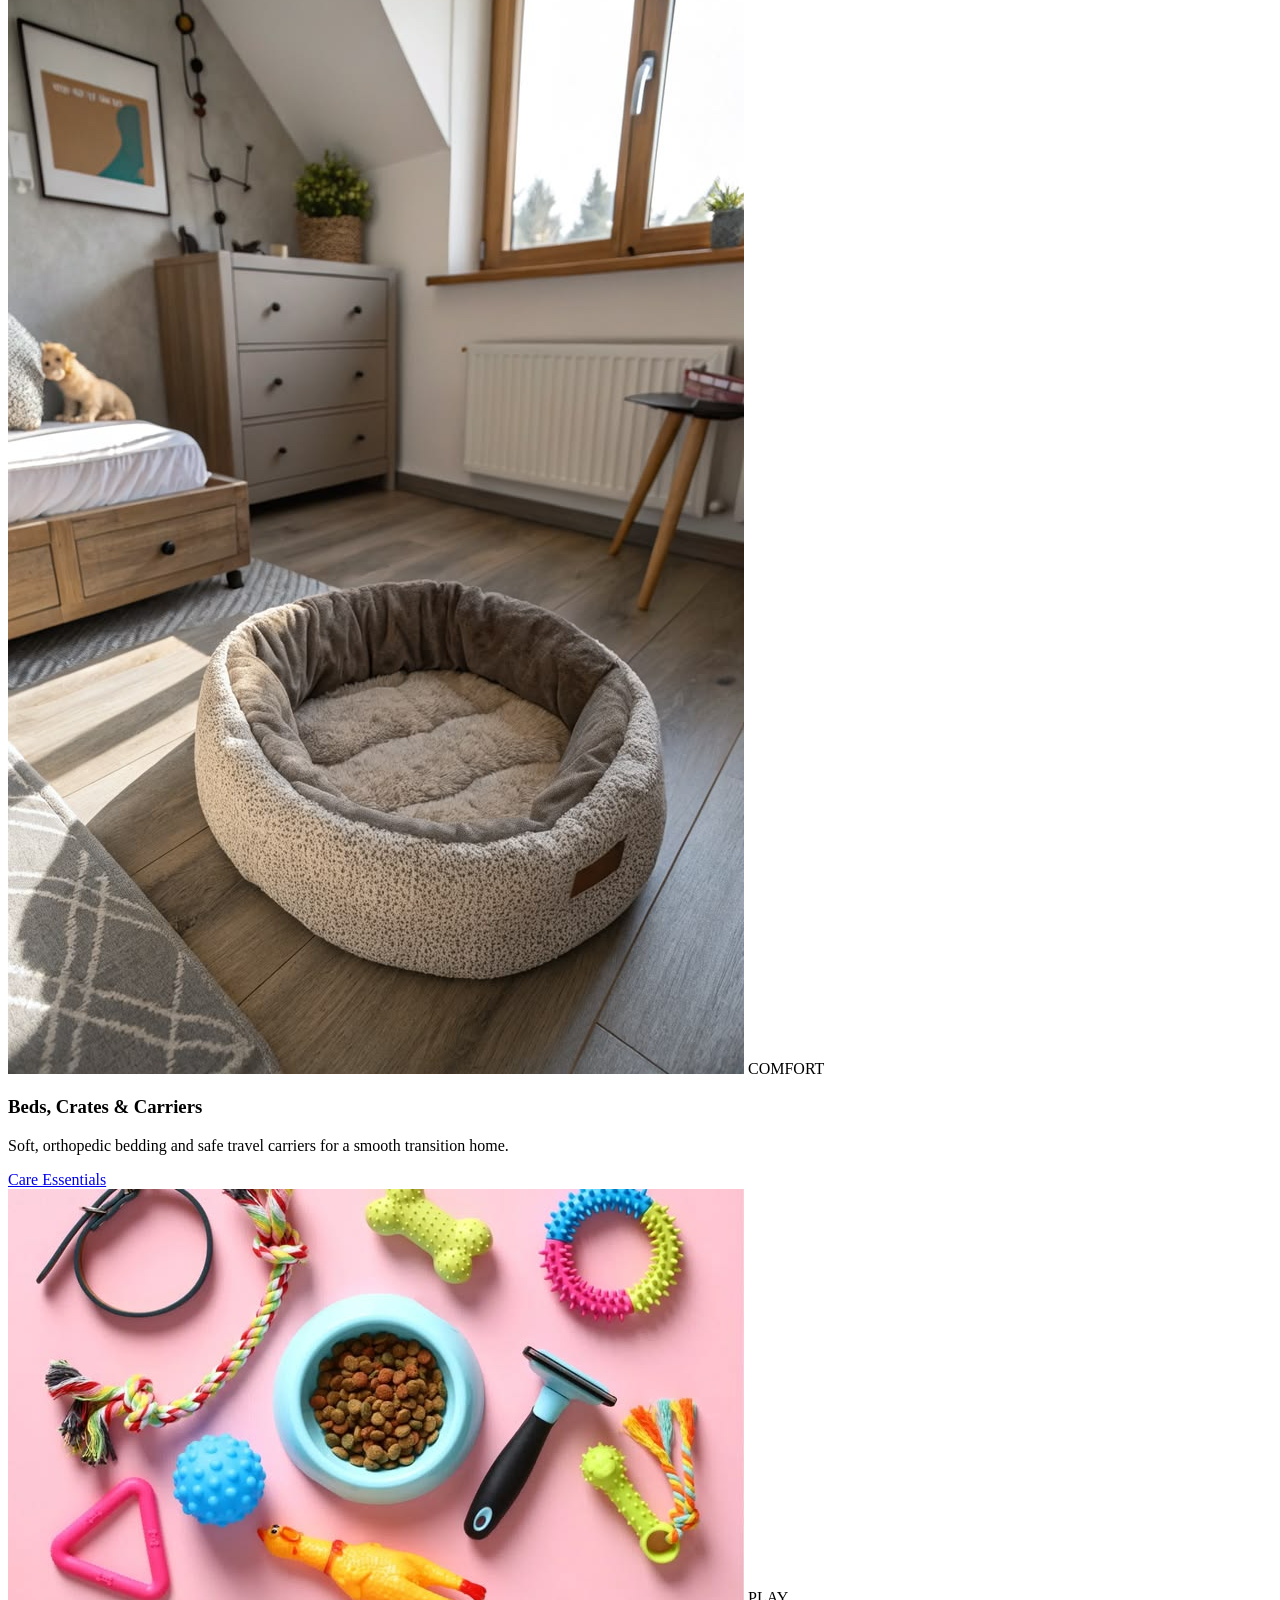
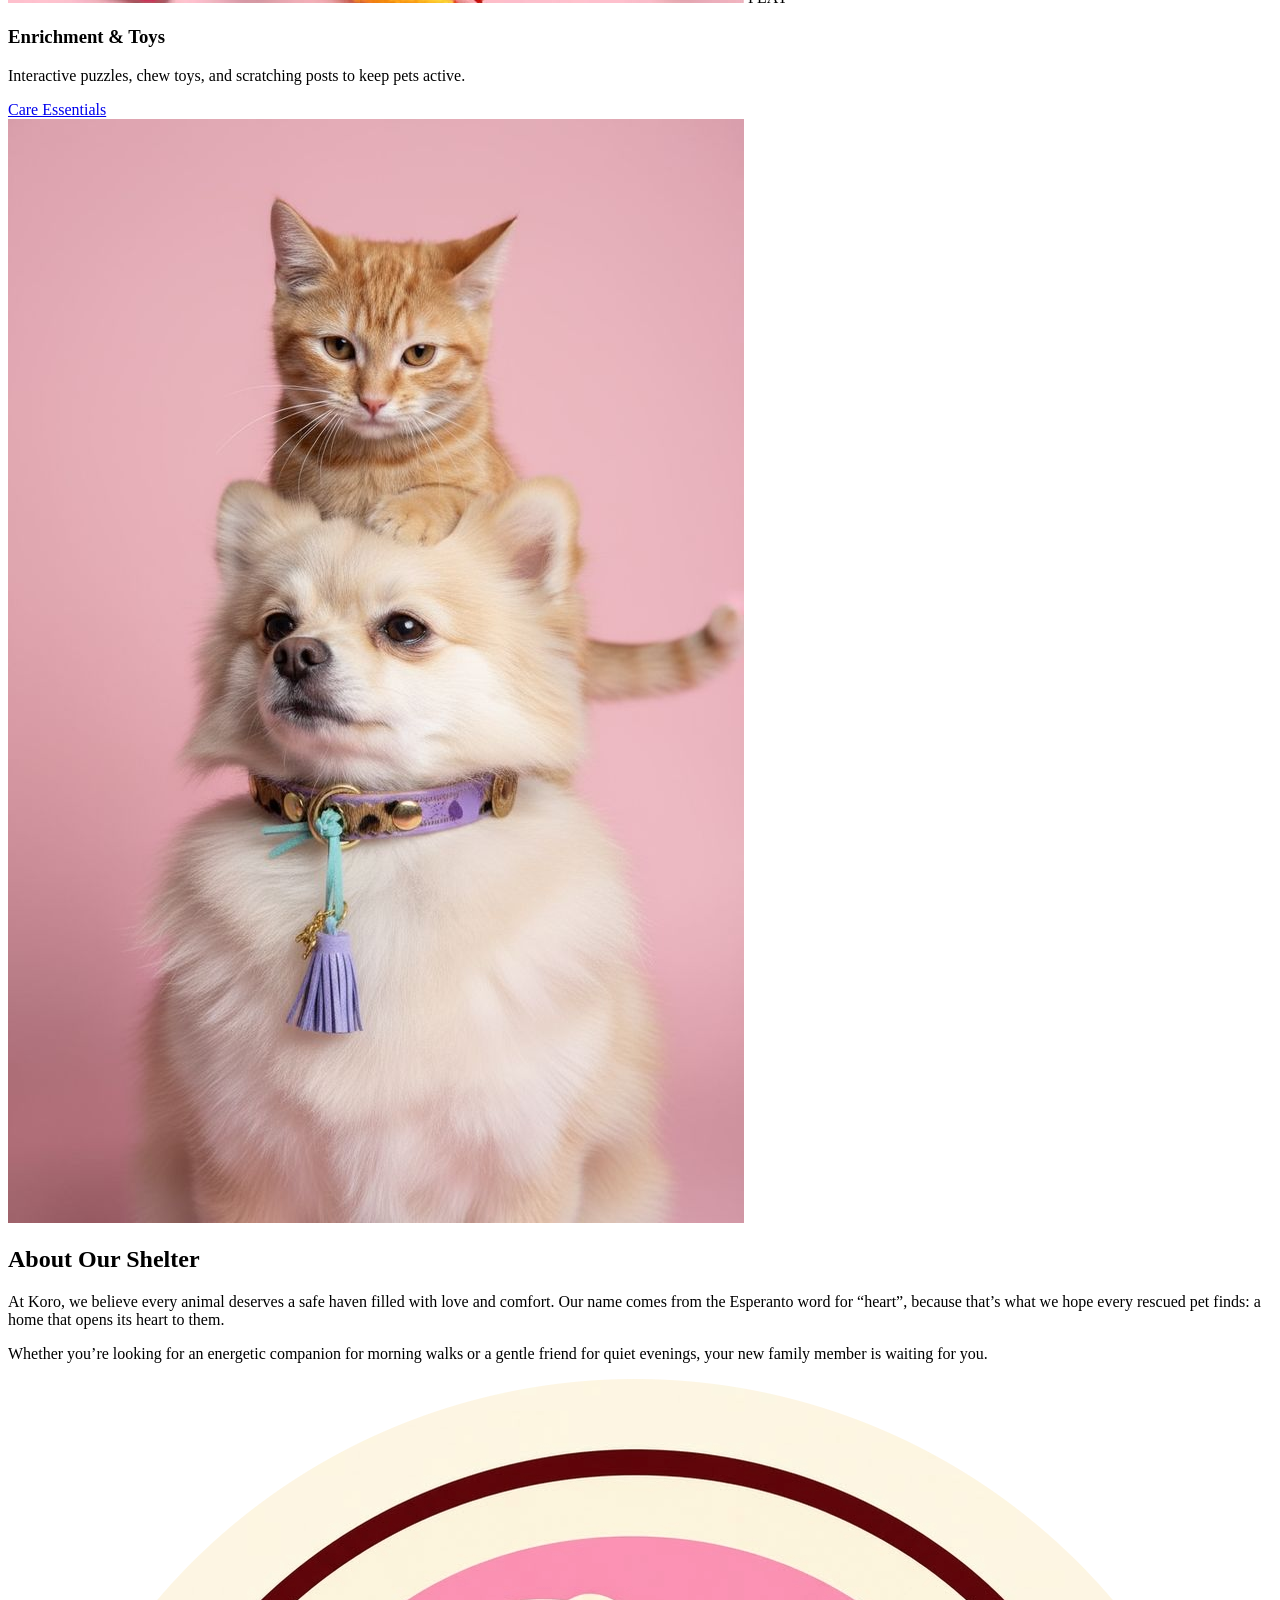
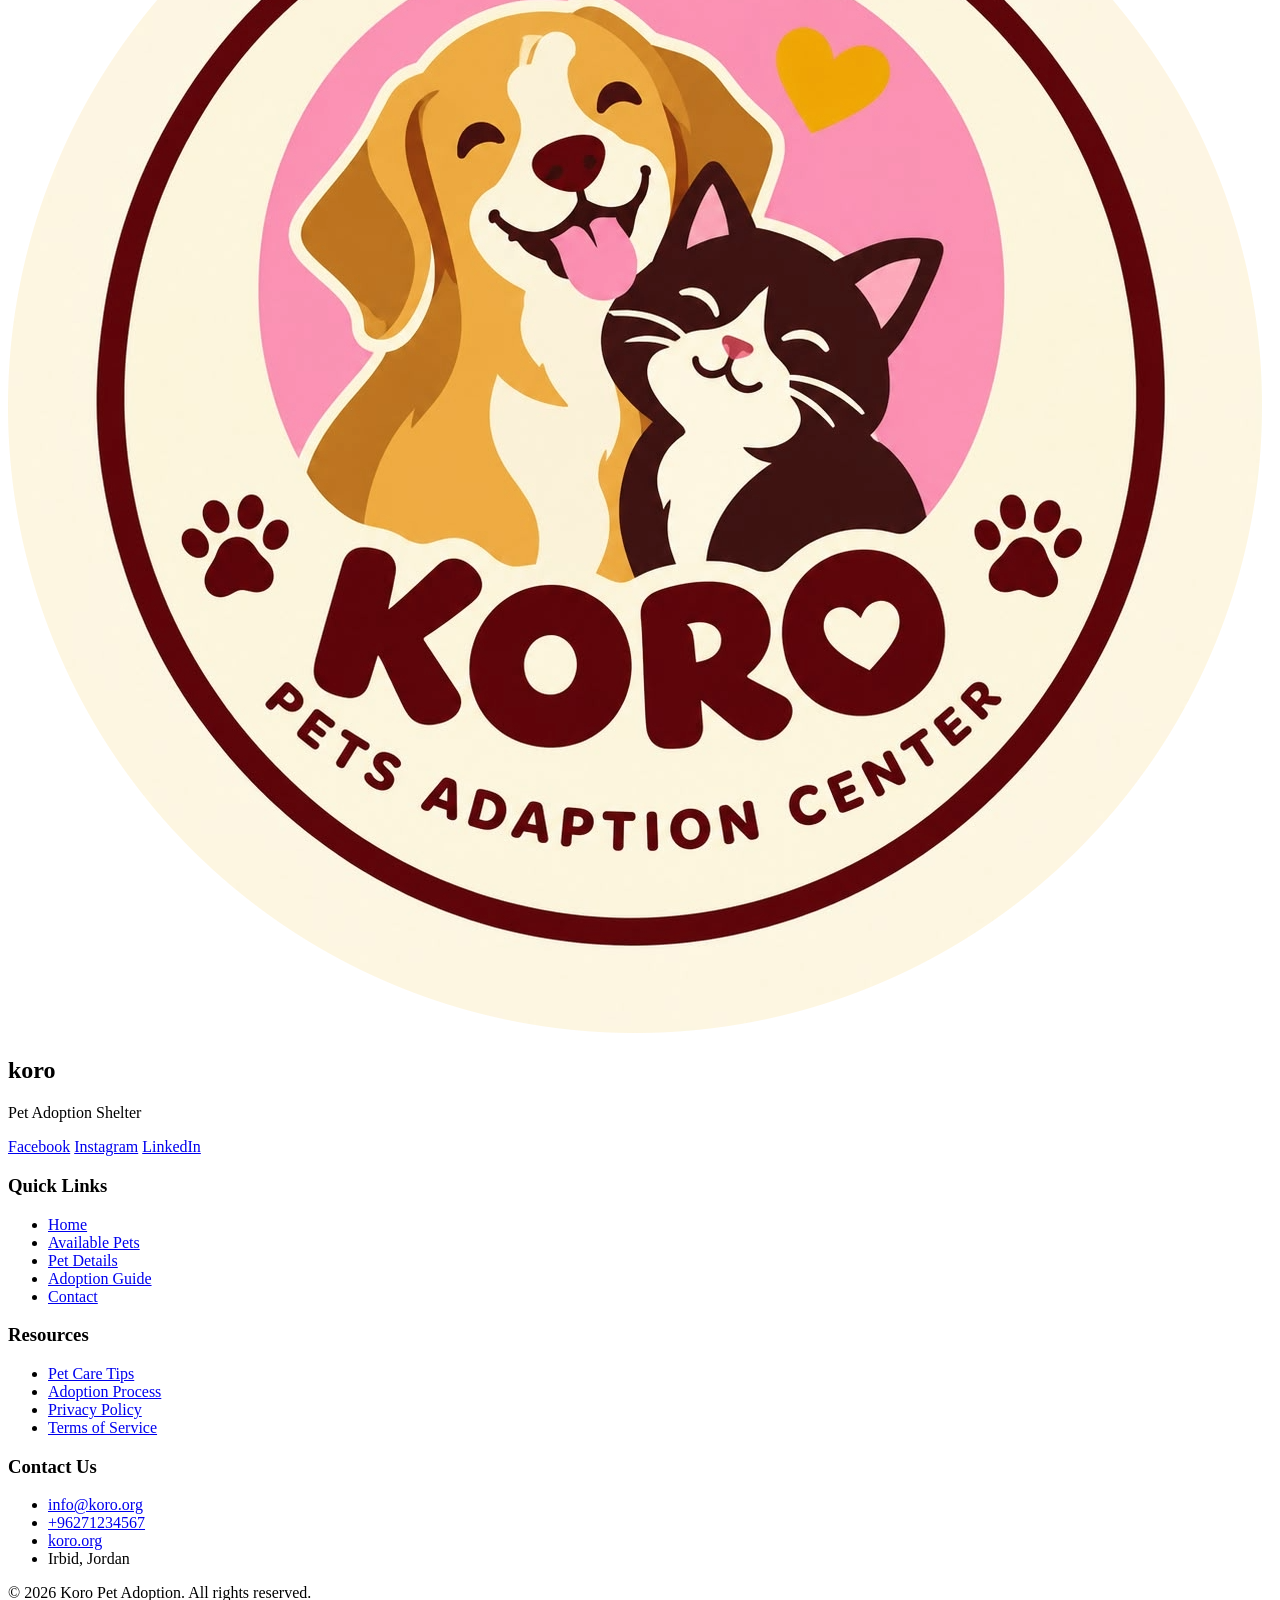
==== commit a56a1bff: "Change stylesheet link from style2.css to stylehome.css" ====
--- a/index.html
+++ b/index.html
@@ -8,7 +8,7 @@
     <link rel="preconnect" href="https://fonts.googleapis.com">
     <link rel="preconnect" href="https://fonts.gstatic.com" crossorigin>
     <link href="https://fonts.googleapis.com/css2?family=Rubik:ital,wght@0,300..900;1,300..900&display=swap" rel="stylesheet">
-    <link rel="stylesheet" href="css/style2.css">
+    <link rel="stylesheet" href="css/stylehome.css">
 </head>
 <body>
 
